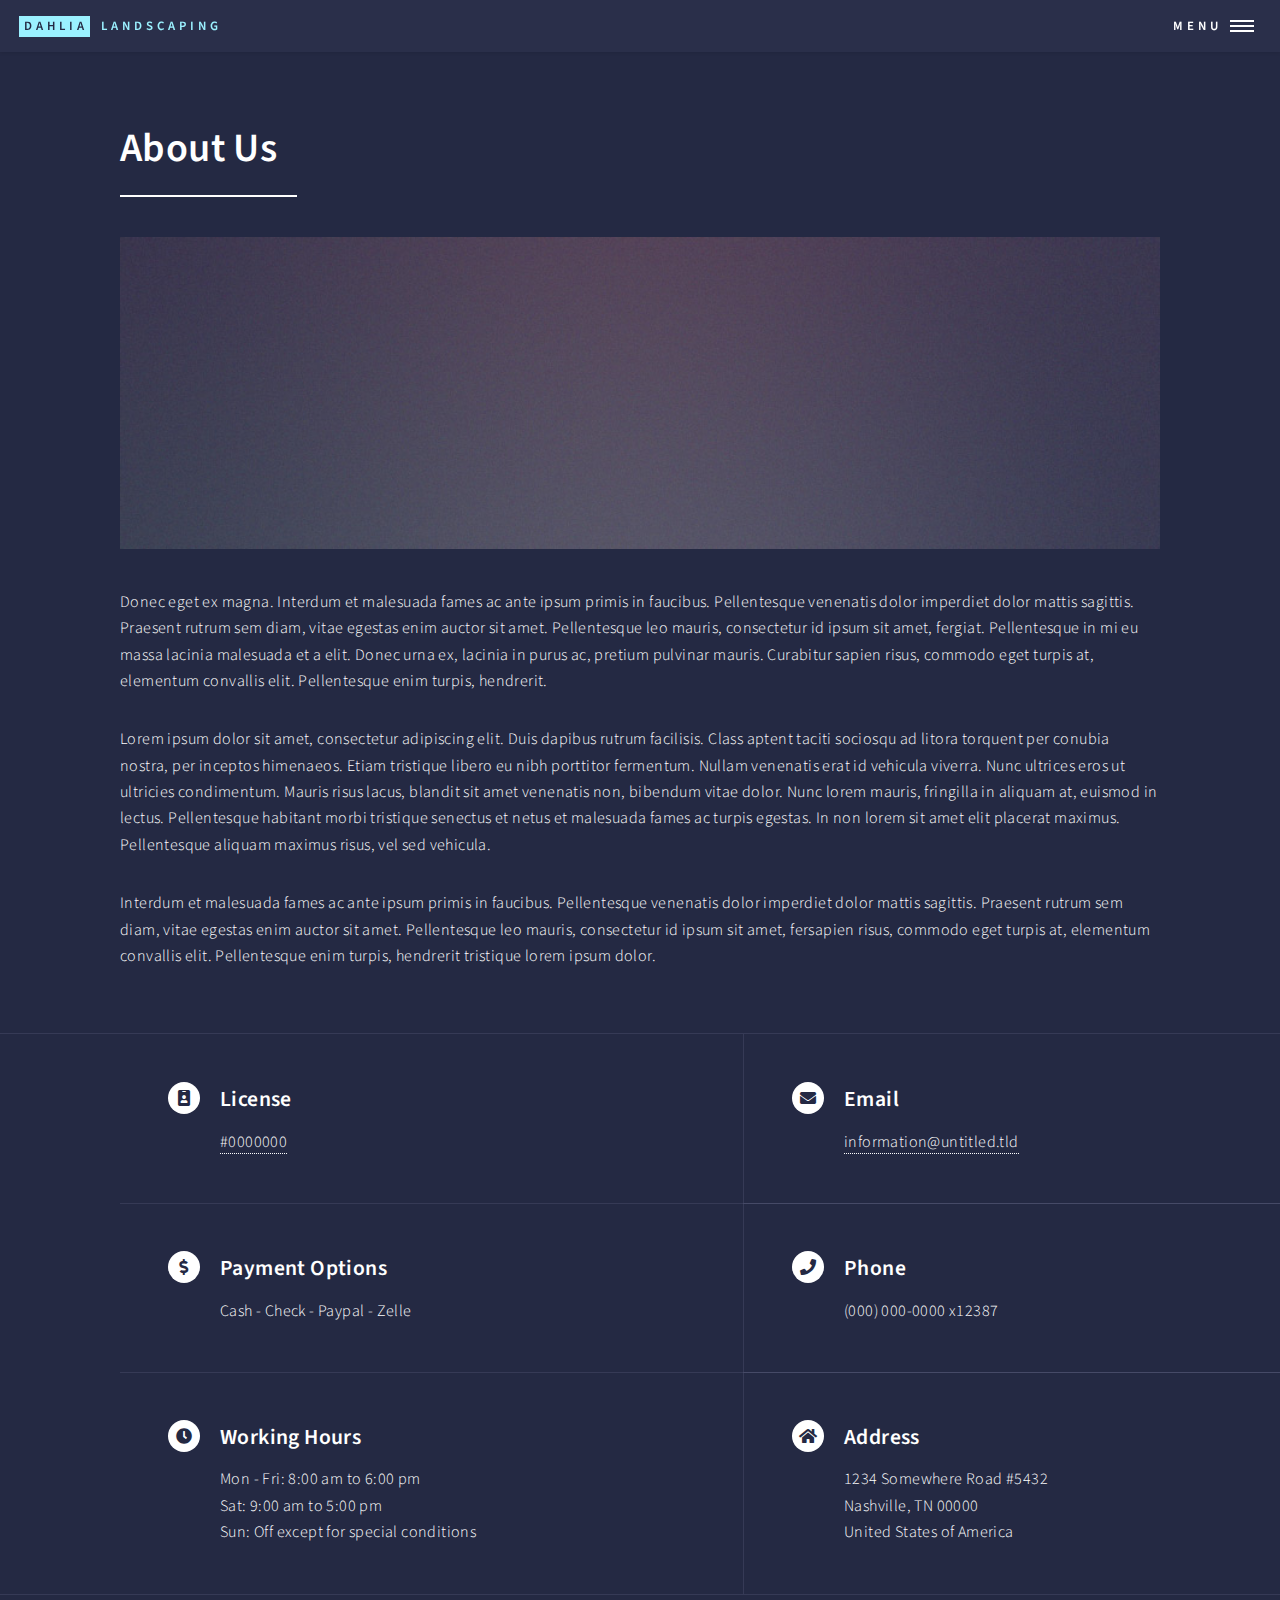
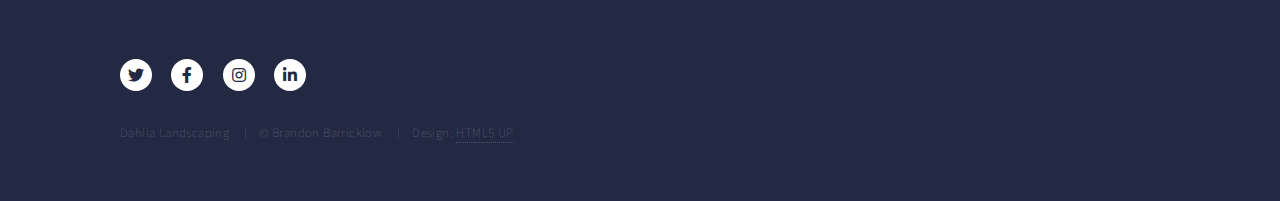
==== about.html @ 2a2ededb "First commit of all code and images" ====
<!DOCTYPE HTML>
<!--
	Forty by HTML5 UP
	html5up.net | @ajlkn
	Free for personal and commercial use under the CCA 3.0 license (html5up.net/license)
-->
<html>
	<head>
		<title>About Us - DAHLIA Landscaping</title>
		<meta charset="utf-8" />
		<meta name="viewport" content="width=device-width, initial-scale=1, user-scalable=no" />
		<link rel="stylesheet" href="assets/css/main.css" />
		<noscript><link rel="stylesheet" href="assets/css/noscript.css" /></noscript>
	</head>
	<body class="is-preload">

		<!-- Wrapper -->
			<div id="wrapper">

				<!-- Header -->
					<header id="header">
						<a href="index.html" class="logo"><strong>DAHLIA</strong> <span>Landscaping</span></a>
						<nav>
							<a href="#menu">Menu</a>
						</nav>
					</header>

				<!-- Menu -->
				<nav id="menu">
					<ul class="links">
						<li><a href="index.html">Home</a></li>
						<li><a href="about.html">About Us</a></li>
						<li><a href="services.html">Services</a></li>
						<li><a href="portfolio.html">Portfolio</a></li>
						<li><a href="contactus.html">Contact Us</a></li>
					</ul>
				</nav>

				<!-- Main -->
					<div id="main" class="alt">

						<!-- One -->
							<section id="one">
								<div class="inner">
									<header class="major">
										<h1>About Us</h1>
									</header>
									<span class="image main"><img src="images/pic11.jpg" alt="" /></span>
									<p>Donec eget ex magna. Interdum et malesuada fames ac ante ipsum primis in faucibus. Pellentesque venenatis dolor imperdiet dolor mattis sagittis. Praesent rutrum sem diam, vitae egestas enim auctor sit amet. Pellentesque leo mauris, consectetur id ipsum sit amet, fergiat. Pellentesque in mi eu massa lacinia malesuada et a elit. Donec urna ex, lacinia in purus ac, pretium pulvinar mauris. Curabitur sapien risus, commodo eget turpis at, elementum convallis elit. Pellentesque enim turpis, hendrerit.</p>
									<p>Lorem ipsum dolor sit amet, consectetur adipiscing elit. Duis dapibus rutrum facilisis. Class aptent taciti sociosqu ad litora torquent per conubia nostra, per inceptos himenaeos. Etiam tristique libero eu nibh porttitor fermentum. Nullam venenatis erat id vehicula viverra. Nunc ultrices eros ut ultricies condimentum. Mauris risus lacus, blandit sit amet venenatis non, bibendum vitae dolor. Nunc lorem mauris, fringilla in aliquam at, euismod in lectus. Pellentesque habitant morbi tristique senectus et netus et malesuada fames ac turpis egestas. In non lorem sit amet elit placerat maximus. Pellentesque aliquam maximus risus, vel sed vehicula.</p>
									<p>Interdum et malesuada fames ac ante ipsum primis in faucibus. Pellentesque venenatis dolor imperdiet dolor mattis sagittis. Praesent rutrum sem diam, vitae egestas enim auctor sit amet. Pellentesque leo mauris, consectetur id ipsum sit amet, fersapien risus, commodo eget turpis at, elementum convallis elit. Pellentesque enim turpis, hendrerit tristique lorem ipsum dolor.</p>
								</div>
							</section>

					</div>

				<!-- Contact -->
				<section id="contact">
					<div class="inner">
						<section class="split">
							<section>
								<div class="contact-method">
									<span class="icon solid alt fa-id-badge"></span>
									<h3>License</h3>
									<a href="#">#0000000</a>
								</div>
							</section>
							<section>
								<div class="contact-method">
									<span class="icon solid alt fa-dollar-sign"></span>
									<h3>Payment Options</h3>
									<span>Cash - Check - Paypal - Zelle</span>
								</div>
							</section>
							<section>
								<div class="contact-method">
									<span class="icon solid alt fa-clock"></span>
									<h3>Working Hours</h3>
									<span>Mon - Fri: 8:00 am to 6:00 pm<br>
									Sat: 9:00 am to 5:00 pm<br>
									Sun: Off except for special conditions</span>
								</div>
							</section>
						</section>
						<section class="split">
							<section>
								<div class="contact-method">
									<span class="icon solid alt fa-envelope"></span>
									<h3>Email</h3>
									<a href="#">information@untitled.tld</a>
								</div>
							</section>
							<section>
								<div class="contact-method">
									<span class="icon solid alt fa-phone"></span>
									<h3>Phone</h3>
									<span>(000) 000-0000 x12387</span>
								</div>
							</section>
							<section>
								<div class="contact-method">
									<span class="icon solid alt fa-home"></span>
									<h3>Address</h3>
									<span>1234 Somewhere Road #5432<br />
									Nashville, TN 00000<br />
									United States of America</span>
								</div>
							</section>
						</section>
					</div>
				</section>

			<!-- Footer -->
				<footer id="footer">
					<div class="inner">
						<ul class="icons">
							<li><a href="#" class="icon brands alt fa-twitter"><span class="label">Twitter</span></a></li>
							<li><a href="#" class="icon brands alt fa-facebook-f"><span class="label">Facebook</span></a></li>
							<li><a href="#" class="icon brands alt fa-instagram"><span class="label">Instagram</span></a></li>
							<li><a href="#" class="icon brands alt fa-linkedin-in"><span class="label">LinkedIn</span></a></li>
						</ul>
						
						<ul class="copyright">
							<li>Dahlia Landscaping</li>
							<li>&copy; Brandon Barricklow</li>
							<li>Design: <a href="https://html5up.net">HTML5 UP</a></li>
						</ul>
					</div>
				</footer>

			</div>

		<!-- Scripts -->
			<script src="assets/js/jquery.min.js"></script>
			<script src="assets/js/jquery.scrolly.min.js"></script>
			<script src="assets/js/jquery.scrollex.min.js"></script>
			<script src="assets/js/browser.min.js"></script>
			<script src="assets/js/breakpoints.min.js"></script>
			<script src="assets/js/util.js"></script>
			<script src="assets/js/main.js"></script>

	</body>
</html>
---- assets/css/main.css ----
@import url(fontawesome-all.min.css);
@import url("https://fonts.googleapis.com/css?family=Source+Sans+Pro:300,300italic,600,600italic");

/*
	Forty by HTML5 UP
	html5up.net | @ajlkn
	Free for personal and commercial use under the CCA 3.0 license (html5up.net/license)
*/

html, body, div, span, applet, object,
iframe, h1, h2, h3, h4, h5, h6, p, blockquote,
pre, a, abbr, acronym, address, big, cite,
code, del, dfn, em, img, ins, kbd, q, s, samp,
small, strike, strong, sub, sup, tt, var, b,
u, i, center, dl, dt, dd, ol, ul, li, fieldset,
form, label, legend, table, caption, tbody,
tfoot, thead, tr, th, td, article, aside,
canvas, details, embed, figure, figcaption,
footer, header, hgroup, menu, nav, output, ruby,
section, summary, time, mark, audio, video {
	margin: 0;
	padding: 0;
	border: 0;
	font-size: 100%;
	font: inherit;
	vertical-align: baseline;}

article, aside, details, figcaption, figure,
footer, header, hgroup, menu, nav, section {
	display: block;}

body {
	line-height: 1;
}

ol, ul {
	list-style: none;
}

blockquote, q {
	quotes: none;
}

	blockquote:before, blockquote:after, q:before, q:after {
		content: '';
		content: none;
	}

table {
	border-collapse: collapse;
	border-spacing: 0;
}

body {
	-webkit-text-size-adjust: none;
}

mark {
	background-color: transparent;
	color: inherit;
}

input::-moz-focus-inner {
	border: 0;
	padding: 0;
}

input, select, textarea {
	-moz-appearance: none;
	-webkit-appearance: none;
	-ms-appearance: none;
	appearance: none;
}

/* Basic */

	@-ms-viewport {
		width: device-width;
	}

	body {
		-ms-overflow-style: scrollbar;
	}

	@media screen and (max-width: 480px) {

		html, body {
			min-width: 320px;
		}

	}

	html {
		box-sizing: border-box;
	}

	*, *:before, *:after {
		box-sizing: inherit;
	}

	body {
		background: #242943;
	}

		body.is-preload *, body.is-preload *:before, body.is-preload *:after {
			-moz-animation: none !important;
			-webkit-animation: none !important;
			-ms-animation: none !important;
			animation: none !important;
			-moz-transition: none !important;
			-webkit-transition: none !important;
			-ms-transition: none !important;
			transition: none !important;
		}

/* Type */

	body, input, select, textarea {
		color: #ffffff;
		font-family: "Source Sans Pro", Helvetica, sans-serif;
		font-size: 17pt;
		font-weight: 300;
		letter-spacing: 0.025em;
		line-height: 1.65;
	}

		@media screen and (max-width: 1680px) {

			body, input, select, textarea {
				font-size: 14pt;
			}

		}

		@media screen and (max-width: 1280px) {

			body, input, select, textarea {
				font-size: 12pt;
			}

		}

		@media screen and (max-width: 360px) {

			body, input, select, textarea {
				font-size: 11pt;
			}

		}

	a {
		-moz-transition: color 0.2s ease-in-out, border-bottom-color 0.2s ease-in-out;
		-webkit-transition: color 0.2s ease-in-out, border-bottom-color 0.2s ease-in-out;
		-ms-transition: color 0.2s ease-in-out, border-bottom-color 0.2s ease-in-out;
		transition: color 0.2s ease-in-out, border-bottom-color 0.2s ease-in-out;
		border-bottom: dotted 1px;
		color: inherit;
		text-decoration: none;
	}

		a:hover {
			border-bottom-color: transparent;
			color: #9bf1ff !important;
		}

		a:active {
			color: #53e3fb !important;
		}

	strong, b {
		color: #ffffff;
		font-weight: 600;
	}

	em, i {
		font-style: italic;
	}

	p {
		margin: 0 0 2em 0;
	}

	h1, h2, h3, h4, h5, h6 {
		color: #ffffff;
		font-weight: 600;
		line-height: 1.65;
		margin: 0 0 1em 0;
	}

		h1 a, h2 a, h3 a, h4 a, h5 a, h6 a {
			color: inherit;
			border-bottom: 0;
		}

	h1 {
		font-size: 2.5em;
	}

	h2 {
		font-size: 1.75em;
	}

	h3 {
		font-size: 1.35em;
	}

	h4 {
		font-size: 1.1em;
	}

	h5 {
		font-size: 0.9em;
	}

	h6 {
		font-size: 0.7em;
	}

	@media screen and (max-width: 736px) {

		h1 {
			font-size: 2em;
		}

		h2 {
			font-size: 1.5em;
		}

		h3 {
			font-size: 1.25em;
		}

	}

	sub {
		font-size: 0.8em;
		position: relative;
		top: 0.5em;
	}

	sup {
		font-size: 0.8em;
		position: relative;
		top: -0.5em;
	}

	blockquote {
		border-left: solid 4px rgba(212, 212, 255, 0.1);
		font-style: italic;
		margin: 0 0 2em 0;
		padding: 0.5em 0 0.5em 2em;
	}

	code {
		background: rgba(212, 212, 255, 0.035);
		font-family: "Courier New", monospace;
		font-size: 0.9em;
		margin: 0 0.25em;
		padding: 0.25em 0.65em;
	}

	pre {
		-webkit-overflow-scrolling: touch;
		font-family: "Courier New", monospace;
		font-size: 0.9em;
		margin: 0 0 2em 0;
	}

		pre code {
			display: block;
			line-height: 1.75;
			padding: 1em 1.5em;
			overflow-x: auto;
		}

	hr {
		border: 0;
		border-bottom: solid 1px rgba(212, 212, 255, 0.1);
		margin: 2em 0;
	}

		hr.major {
			margin: 3em 0;
		}

	.align-left {
		text-align: left;
	}

	.align-center {
		text-align: center;
	}

	.align-right {
		text-align: right;
	}

/* Row */

	.row {
		display: flex;
		flex-wrap: wrap;
		box-sizing: border-box;
		align-items: stretch;
	}

		.row > * {
			box-sizing: border-box;
		}

		.row.gtr-uniform > * > :last-child {
			margin-bottom: 0;
		}

		.row.aln-left {
			justify-content: flex-start;
		}

		.row.aln-center {
			justify-content: center;
		}

		.row.aln-right {
			justify-content: flex-end;
		}

		.row.aln-top {
			align-items: flex-start;
		}

		.row.aln-middle {
			align-items: center;
		}

		.row.aln-bottom {
			align-items: flex-end;
		}

		.row > .imp {
			order: -1;
		}

		.row > .col-1 {
			width: 8.33333%;
		}

		.row > .off-1 {
			margin-left: 8.33333%;
		}

		.row > .col-2 {
			width: 16.66667%;
		}

		.row > .off-2 {
			margin-left: 16.66667%;
		}

		.row > .col-3 {
			width: 25%;
		}

		.row > .off-3 {
			margin-left: 25%;
		}

		.row > .col-4 {
			width: 33.33333%;
		}

		.row > .off-4 {
			margin-left: 33.33333%;
		}

		.row > .col-5 {
			width: 41.66667%;
		}

		.row > .off-5 {
			margin-left: 41.66667%;
		}

		.row > .col-6 {
			width: 50%;
		}

		.row > .off-6 {
			margin-left: 50%;
		}

		.row > .col-7 {
			width: 58.33333%;
		}

		.row > .off-7 {
			margin-left: 58.33333%;
		}

		.row > .col-8 {
			width: 66.66667%;
		}

		.row > .off-8 {
			margin-left: 66.66667%;
		}

		.row > .col-9 {
			width: 75%;
		}

		.row > .off-9 {
			margin-left: 75%;
		}

		.row > .col-10 {
			width: 83.33333%;
		}

		.row > .off-10 {
			margin-left: 83.33333%;
		}

		.row > .col-11 {
			width: 91.66667%;
		}

		.row > .off-11 {
			margin-left: 91.66667%;
		}

		.row > .col-12 {
			width: 100%;
		}

		.row > .off-12 {
			margin-left: 100%;
		}

		.row.gtr-0 {
			margin-top: 0;
			margin-left: 0em;
		}

			.row.gtr-0 > * {
				padding: 0 0 0 0em;
			}

			.row.gtr-0.gtr-uniform {
				margin-top: 0em;
			}

				.row.gtr-0.gtr-uniform > * {
					padding-top: 0em;
				}

		.row.gtr-25 {
			margin-top: 0;
			margin-left: -0.5em;
		}

			.row.gtr-25 > * {
				padding: 0 0 0 0.5em;
			}

			.row.gtr-25.gtr-uniform {
				margin-top: -0.5em;
			}

				.row.gtr-25.gtr-uniform > * {
					padding-top: 0.5em;
				}

		.row.gtr-50 {
			margin-top: 0;
			margin-left: -1em;
		}

			.row.gtr-50 > * {
				padding: 0 0 0 1em;
			}

			.row.gtr-50.gtr-uniform {
				margin-top: -1em;
			}

				.row.gtr-50.gtr-uniform > * {
					padding-top: 1em;
				}

		.row {
			margin-top: 0;
			margin-left: -2em;
		}

			.row > * {
				padding: 0 0 0 2em;
			}

			.row.gtr-uniform {
				margin-top: -2em;
			}

				.row.gtr-uniform > * {
					padding-top: 2em;
				}

		.row.gtr-150 {
			margin-top: 0;
			margin-left: -3em;
		}

			.row.gtr-150 > * {
				padding: 0 0 0 3em;
			}

			.row.gtr-150.gtr-uniform {
				margin-top: -3em;
			}

				.row.gtr-150.gtr-uniform > * {
					padding-top: 3em;
				}

		.row.gtr-200 {
			margin-top: 0;
			margin-left: -4em;
		}

			.row.gtr-200 > * {
				padding: 0 0 0 4em;
			}

			.row.gtr-200.gtr-uniform {
				margin-top: -4em;
			}

				.row.gtr-200.gtr-uniform > * {
					padding-top: 4em;
				}

		@media screen and (max-width: 1680px) {

			.row {
				display: flex;
				flex-wrap: wrap;
				box-sizing: border-box;
				align-items: stretch;
			}

				.row > * {
					box-sizing: border-box;
				}

				.row.gtr-uniform > * > :last-child {
					margin-bottom: 0;
				}

				.row.aln-left {
					justify-content: flex-start;
				}

				.row.aln-center {
					justify-content: center;
				}

				.row.aln-right {
					justify-content: flex-end;
				}

				.row.aln-top {
					align-items: flex-start;
				}

				.row.aln-middle {
					align-items: center;
				}

				.row.aln-bottom {
					align-items: flex-end;
				}

				.row > .imp-xlarge {
					order: -1;
				}

				.row > .col-1-xlarge {
					width: 8.33333%;
				}

				.row > .off-1-xlarge {
					margin-left: 8.33333%;
				}

				.row > .col-2-xlarge {
					width: 16.66667%;
				}

				.row > .off-2-xlarge {
					margin-left: 16.66667%;
				}

				.row > .col-3-xlarge {
					width: 25%;
				}

				.row > .off-3-xlarge {
					margin-left: 25%;
				}

				.row > .col-4-xlarge {
					width: 33.33333%;
				}

				.row > .off-4-xlarge {
					margin-left: 33.33333%;
				}

				.row > .col-5-xlarge {
					width: 41.66667%;
				}

				.row > .off-5-xlarge {
					margin-left: 41.66667%;
				}

				.row > .col-6-xlarge {
					width: 50%;
				}

				.row > .off-6-xlarge {
					margin-left: 50%;
				}

				.row > .col-7-xlarge {
					width: 58.33333%;
				}

				.row > .off-7-xlarge {
					margin-left: 58.33333%;
				}

				.row > .col-8-xlarge {
					width: 66.66667%;
				}

				.row > .off-8-xlarge {
					margin-left: 66.66667%;
				}

				.row > .col-9-xlarge {
					width: 75%;
				}

				.row > .off-9-xlarge {
					margin-left: 75%;
				}

				.row > .col-10-xlarge {
					width: 83.33333%;
				}

				.row > .off-10-xlarge {
					margin-left: 83.33333%;
				}

				.row > .col-11-xlarge {
					width: 91.66667%;
				}

				.row > .off-11-xlarge {
					margin-left: 91.66667%;
				}

				.row > .col-12-xlarge {
					width: 100%;
				}

				.row > .off-12-xlarge {
					margin-left: 100%;
				}

				.row.gtr-0 {
					margin-top: 0;
					margin-left: 0em;
				}

					.row.gtr-0 > * {
						padding: 0 0 0 0em;
					}

					.row.gtr-0.gtr-uniform {
						margin-top: 0em;
					}

						.row.gtr-0.gtr-uniform > * {
							padding-top: 0em;
						}

				.row.gtr-25 {
					margin-top: 0;
					margin-left: -0.5em;
				}

					.row.gtr-25 > * {
						padding: 0 0 0 0.5em;
					}

					.row.gtr-25.gtr-uniform {
						margin-top: -0.5em;
					}

						.row.gtr-25.gtr-uniform > * {
							padding-top: 0.5em;
						}

				.row.gtr-50 {
					margin-top: 0;
					margin-left: -1em;
				}

					.row.gtr-50 > * {
						padding: 0 0 0 1em;
					}

					.row.gtr-50.gtr-uniform {
						margin-top: -1em;
					}

						.row.gtr-50.gtr-uniform > * {
							padding-top: 1em;
						}

				.row {
					margin-top: 0;
					margin-left: -2em;
				}

					.row > * {
						padding: 0 0 0 2em;
					}

					.row.gtr-uniform {
						margin-top: -2em;
					}

						.row.gtr-uniform > * {
							padding-top: 2em;
						}

				.row.gtr-150 {
					margin-top: 0;
					margin-left: -3em;
				}

					.row.gtr-150 > * {
						padding: 0 0 0 3em;
					}

					.row.gtr-150.gtr-uniform {
						margin-top: -3em;
					}

						.row.gtr-150.gtr-uniform > * {
							padding-top: 3em;
						}

				.row.gtr-200 {
					margin-top: 0;
					margin-left: -4em;
				}

					.row.gtr-200 > * {
						padding: 0 0 0 4em;
					}

					.row.gtr-200.gtr-uniform {
						margin-top: -4em;
					}

						.row.gtr-200.gtr-uniform > * {
							padding-top: 4em;
						}

		}

		@media screen and (max-width: 1280px) {

			.row {
				display: flex;
				flex-wrap: wrap;
				box-sizing: border-box;
				align-items: stretch;
			}

				.row > * {
					box-sizing: border-box;
				}

				.row.gtr-uniform > * > :last-child {
					margin-bottom: 0;
				}

				.row.aln-left {
					justify-content: flex-start;
				}

				.row.aln-center {
					justify-content: center;
				}

				.row.aln-right {
					justify-content: flex-end;
				}

				.row.aln-top {
					align-items: flex-start;
				}

				.row.aln-middle {
					align-items: center;
				}

				.row.aln-bottom {
					align-items: flex-end;
				}

				.row > .imp-large {
					order: -1;
				}

				.row > .col-1-large {
					width: 8.33333%;
				}

				.row > .off-1-large {
					margin-left: 8.33333%;
				}

				.row > .col-2-large {
					width: 16.66667%;
				}

				.row > .off-2-large {
					margin-left: 16.66667%;
				}

				.row > .col-3-large {
					width: 25%;
				}

				.row > .off-3-large {
					margin-left: 25%;
				}

				.row > .col-4-large {
					width: 33.33333%;
				}

				.row > .off-4-large {
					margin-left: 33.33333%;
				}

				.row > .col-5-large {
					width: 41.66667%;
				}

				.row > .off-5-large {
					margin-left: 41.66667%;
				}

				.row > .col-6-large {
					width: 50%;
				}

				.row > .off-6-large {
					margin-left: 50%;
				}

				.row > .col-7-large {
					width: 58.33333%;
				}

				.row > .off-7-large {
					margin-left: 58.33333%;
				}

				.row > .col-8-large {
					width: 66.66667%;
				}

				.row > .off-8-large {
					margin-left: 66.66667%;
				}

				.row > .col-9-large {
					width: 75%;
				}

				.row > .off-9-large {
					margin-left: 75%;
				}

				.row > .col-10-large {
					width: 83.33333%;
				}

				.row > .off-10-large {
					margin-left: 83.33333%;
				}

				.row > .col-11-large {
					width: 91.66667%;
				}

				.row > .off-11-large {
					margin-left: 91.66667%;
				}

				.row > .col-12-large {
					width: 100%;
				}

				.row > .off-12-large {
					margin-left: 100%;
				}

				.row.gtr-0 {
					margin-top: 0;
					margin-left: 0em;
				}

					.row.gtr-0 > * {
						padding: 0 0 0 0em;
					}

					.row.gtr-0.gtr-uniform {
						margin-top: 0em;
					}

						.row.gtr-0.gtr-uniform > * {
							padding-top: 0em;
						}

				.row.gtr-25 {
					margin-top: 0;
					margin-left: -0.375em;
				}

					.row.gtr-25 > * {
						padding: 0 0 0 0.375em;
					}

					.row.gtr-25.gtr-uniform {
						margin-top: -0.375em;
					}

						.row.gtr-25.gtr-uniform > * {
							padding-top: 0.375em;
						}

				.row.gtr-50 {
					margin-top: 0;
					margin-left: -0.75em;
				}

					.row.gtr-50 > * {
						padding: 0 0 0 0.75em;
					}

					.row.gtr-50.gtr-uniform {
						margin-top: -0.75em;
					}

						.row.gtr-50.gtr-uniform > * {
							padding-top: 0.75em;
						}

				.row {
					margin-top: 0;
					margin-left: -1.5em;
				}

					.row > * {
						padding: 0 0 0 1.5em;
					}

					.row.gtr-uniform {
						margin-top: -1.5em;
					}

						.row.gtr-uniform > * {
							padding-top: 1.5em;
						}

				.row.gtr-150 {
					margin-top: 0;
					margin-left: -2.25em;
				}

					.row.gtr-150 > * {
						padding: 0 0 0 2.25em;
					}

					.row.gtr-150.gtr-uniform {
						margin-top: -2.25em;
					}

						.row.gtr-150.gtr-uniform > * {
							padding-top: 2.25em;
						}

				.row.gtr-200 {
					margin-top: 0;
					margin-left: -3em;
				}

					.row.gtr-200 > * {
						padding: 0 0 0 3em;
					}

					.row.gtr-200.gtr-uniform {
						margin-top: -3em;
					}

						.row.gtr-200.gtr-uniform > * {
							padding-top: 3em;
						}

		}

		@media screen and (max-width: 980px) {

			.row {
				display: flex;
				flex-wrap: wrap;
				box-sizing: border-box;
				align-items: stretch;
			}

				.row > * {
					box-sizing: border-box;
				}

				.row.gtr-uniform > * > :last-child {
					margin-bottom: 0;
				}

				.row.aln-left {
					justify-content: flex-start;
				}

				.row.aln-center {
					justify-content: center;
				}

				.row.aln-right {
					justify-content: flex-end;
				}

				.row.aln-top {
					align-items: flex-start;
				}

				.row.aln-middle {
					align-items: center;
				}

				.row.aln-bottom {
					align-items: flex-end;
				}

				.row > .imp-medium {
					order: -1;
				}

				.row > .col-1-medium {
					width: 8.33333%;
				}

				.row > .off-1-medium {
					margin-left: 8.33333%;
				}

				.row > .col-2-medium {
					width: 16.66667%;
				}

				.row > .off-2-medium {
					margin-left: 16.66667%;
				}

				.row > .col-3-medium {
					width: 25%;
				}

				.row > .off-3-medium {
					margin-left: 25%;
				}

				.row > .col-4-medium {
					width: 33.33333%;
				}

				.row > .off-4-medium {
					margin-left: 33.33333%;
				}

				.row > .col-5-medium {
					width: 41.66667%;
				}

				.row > .off-5-medium {
					margin-left: 41.66667%;
				}

				.row > .col-6-medium {
					width: 50%;
				}

				.row > .off-6-medium {
					margin-left: 50%;
				}

				.row > .col-7-medium {
					width: 58.33333%;
				}

				.row > .off-7-medium {
					margin-left: 58.33333%;
				}

				.row > .col-8-medium {
					width: 66.66667%;
				}

				.row > .off-8-medium {
					margin-left: 66.66667%;
				}

				.row > .col-9-medium {
					width: 75%;
				}

				.row > .off-9-medium {
					margin-left: 75%;
				}

				.row > .col-10-medium {
					width: 83.33333%;
				}

				.row > .off-10-medium {
					margin-left: 83.33333%;
				}

				.row > .col-11-medium {
					width: 91.66667%;
				}

				.row > .off-11-medium {
					margin-left: 91.66667%;
				}

				.row > .col-12-medium {
					width: 100%;
				}

				.row > .off-12-medium {
					margin-left: 100%;
				}

				.row.gtr-0 {
					margin-top: 0;
					margin-left: 0em;
				}

					.row.gtr-0 > * {
						padding: 0 0 0 0em;
					}

					.row.gtr-0.gtr-uniform {
						margin-top: 0em;
					}

						.row.gtr-0.gtr-uniform > * {
							padding-top: 0em;
						}

				.row.gtr-25 {
					margin-top: 0;
					margin-left: -0.375em;
				}

					.row.gtr-25 > * {
						padding: 0 0 0 0.375em;
					}

					.row.gtr-25.gtr-uniform {
						margin-top: -0.375em;
					}

						.row.gtr-25.gtr-uniform > * {
							padding-top: 0.375em;
						}

				.row.gtr-50 {
					margin-top: 0;
					margin-left: -0.75em;
				}

					.row.gtr-50 > * {
						padding: 0 0 0 0.75em;
					}

					.row.gtr-50.gtr-uniform {
						margin-top: -0.75em;
					}

						.row.gtr-50.gtr-uniform > * {
							padding-top: 0.75em;
						}

				.row {
					margin-top: 0;
					margin-left: -1.5em;
				}

					.row > * {
						padding: 0 0 0 1.5em;
					}

					.row.gtr-uniform {
						margin-top: -1.5em;
					}

						.row.gtr-uniform > * {
							padding-top: 1.5em;
						}

				.row.gtr-150 {
					margin-top: 0;
					margin-left: -2.25em;
				}

					.row.gtr-150 > * {
						padding: 0 0 0 2.25em;
					}

					.row.gtr-150.gtr-uniform {
						margin-top: -2.25em;
					}

						.row.gtr-150.gtr-uniform > * {
							padding-top: 2.25em;
						}

				.row.gtr-200 {
					margin-top: 0;
					margin-left: -3em;
				}

					.row.gtr-200 > * {
						padding: 0 0 0 3em;
					}

					.row.gtr-200.gtr-uniform {
						margin-top: -3em;
					}

						.row.gtr-200.gtr-uniform > * {
							padding-top: 3em;
						}

		}

		@media screen and (max-width: 736px) {

			.row {
				display: flex;
				flex-wrap: wrap;
				box-sizing: border-box;
				align-items: stretch;
			}

				.row > * {
					box-sizing: border-box;
				}

				.row.gtr-uniform > * > :last-child {
					margin-bottom: 0;
				}

				.row.aln-left {
					justify-content: flex-start;
				}

				.row.aln-center {
					justify-content: center;
				}

				.row.aln-right {
					justify-content: flex-end;
				}

				.row.aln-top {
					align-items: flex-start;
				}

				.row.aln-middle {
					align-items: center;
				}

				.row.aln-bottom {
					align-items: flex-end;
				}

				.row > .imp-small {
					order: -1;
				}

				.row > .col-1-small {
					width: 8.33333%;
				}

				.row > .off-1-small {
					margin-left: 8.33333%;
				}

				.row > .col-2-small {
					width: 16.66667%;
				}

				.row > .off-2-small {
					margin-left: 16.66667%;
				}

				.row > .col-3-small {
					width: 25%;
				}

				.row > .off-3-small {
					margin-left: 25%;
				}

				.row > .col-4-small {
					width: 33.33333%;
				}

				.row > .off-4-small {
					margin-left: 33.33333%;
				}

				.row > .col-5-small {
					width: 41.66667%;
				}

				.row > .off-5-small {
					margin-left: 41.66667%;
				}

				.row > .col-6-small {
					width: 50%;
				}

				.row > .off-6-small {
					margin-left: 50%;
				}

				.row > .col-7-small {
					width: 58.33333%;
				}

				.row > .off-7-small {
					margin-left: 58.33333%;
				}

				.row > .col-8-small {
					width: 66.66667%;
				}

				.row > .off-8-small {
					margin-left: 66.66667%;
				}

				.row > .col-9-small {
					width: 75%;
				}

				.row > .off-9-small {
					margin-left: 75%;
				}

				.row > .col-10-small {
					width: 83.33333%;
				}

				.row > .off-10-small {
					margin-left: 83.33333%;
				}

				.row > .col-11-small {
					width: 91.66667%;
				}

				.row > .off-11-small {
					margin-left: 91.66667%;
				}

				.row > .col-12-small {
					width: 100%;
				}

				.row > .off-12-small {
					margin-left: 100%;
				}

				.row.gtr-0 {
					margin-top: 0;
					margin-left: 0em;
				}

					.row.gtr-0 > * {
						padding: 0 0 0 0em;
					}

					.row.gtr-0.gtr-uniform {
						margin-top: 0em;
					}

						.row.gtr-0.gtr-uniform > * {
							padding-top: 0em;
						}

				.row.gtr-25 {
					margin-top: 0;
					margin-left: -0.3125em;
				}

					.row.gtr-25 > * {
						padding: 0 0 0 0.3125em;
					}

					.row.gtr-25.gtr-uniform {
						margin-top: -0.3125em;
					}

						.row.gtr-25.gtr-uniform > * {
							padding-top: 0.3125em;
						}

				.row.gtr-50 {
					margin-top: 0;
					margin-left: -0.625em;
				}

					.row.gtr-50 > * {
						padding: 0 0 0 0.625em;
					}

					.row.gtr-50.gtr-uniform {
						margin-top: -0.625em;
					}

						.row.gtr-50.gtr-uniform > * {
							padding-top: 0.625em;
						}

				.row {
					margin-top: 0;
					margin-left: -1.25em;
				}

					.row > * {
						padding: 0 0 0 1.25em;
					}

					.row.gtr-uniform {
						margin-top: -1.25em;
					}

						.row.gtr-uniform > * {
							padding-top: 1.25em;
						}

				.row.gtr-150 {
					margin-top: 0;
					margin-left: -1.875em;
				}

					.row.gtr-150 > * {
						padding: 0 0 0 1.875em;
					}

					.row.gtr-150.gtr-uniform {
						margin-top: -1.875em;
					}

						.row.gtr-150.gtr-uniform > * {
							padding-top: 1.875em;
						}

				.row.gtr-200 {
					margin-top: 0;
					margin-left: -2.5em;
				}

					.row.gtr-200 > * {
						padding: 0 0 0 2.5em;
					}

					.row.gtr-200.gtr-uniform {
						margin-top: -2.5em;
					}

						.row.gtr-200.gtr-uniform > * {
							padding-top: 2.5em;
						}

		}

		@media screen and (max-width: 480px) {

			.row {
				display: flex;
				flex-wrap: wrap;
				box-sizing: border-box;
				align-items: stretch;
			}

				.row > * {
					box-sizing: border-box;
				}

				.row.gtr-uniform > * > :last-child {
					margin-bottom: 0;
				}

				.row.aln-left {
					justify-content: flex-start;
				}

				.row.aln-center {
					justify-content: center;
				}

				.row.aln-right {
					justify-content: flex-end;
				}

				.row.aln-top {
					align-items: flex-start;
				}

				.row.aln-middle {
					align-items: center;
				}

				.row.aln-bottom {
					align-items: flex-end;
				}

				.row > .imp-xsmall {
					order: -1;
				}

				.row > .col-1-xsmall {
					width: 8.33333%;
				}

				.row > .off-1-xsmall {
					margin-left: 8.33333%;
				}

				.row > .col-2-xsmall {
					width: 16.66667%;
				}

				.row > .off-2-xsmall {
					margin-left: 16.66667%;
				}

				.row > .col-3-xsmall {
					width: 25%;
				}

				.row > .off-3-xsmall {
					margin-left: 25%;
				}

				.row > .col-4-xsmall {
					width: 33.33333%;
				}

				.row > .off-4-xsmall {
					margin-left: 33.33333%;
				}

				.row > .col-5-xsmall {
					width: 41.66667%;
				}

				.row > .off-5-xsmall {
					margin-left: 41.66667%;
				}

				.row > .col-6-xsmall {
					width: 50%;
				}

				.row > .off-6-xsmall {
					margin-left: 50%;
				}

				.row > .col-7-xsmall {
					width: 58.33333%;
				}

				.row > .off-7-xsmall {
					margin-left: 58.33333%;
				}

				.row > .col-8-xsmall {
					width: 66.66667%;
				}

				.row > .off-8-xsmall {
					margin-left: 66.66667%;
				}

				.row > .col-9-xsmall {
					width: 75%;
				}

				.row > .off-9-xsmall {
					margin-left: 75%;
				}

				.row > .col-10-xsmall {
					width: 83.33333%;
				}

				.row > .off-10-xsmall {
					margin-left: 83.33333%;
				}

				.row > .col-11-xsmall {
					width: 91.66667%;
				}

				.row > .off-11-xsmall {
					margin-left: 91.66667%;
				}

				.row > .col-12-xsmall {
					width: 100%;
				}

				.row > .off-12-xsmall {
					margin-left: 100%;
				}

				.row.gtr-0 {
					margin-top: 0;
					margin-left: 0em;
				}

					.row.gtr-0 > * {
						padding: 0 0 0 0em;
					}

					.row.gtr-0.gtr-uniform {
						margin-top: 0em;
					}

						.row.gtr-0.gtr-uniform > * {
							padding-top: 0em;
						}

				.row.gtr-25 {
					margin-top: 0;
					margin-left: -0.3125em;
				}

					.row.gtr-25 > * {
						padding: 0 0 0 0.3125em;
					}

					.row.gtr-25.gtr-uniform {
						margin-top: -0.3125em;
					}

						.row.gtr-25.gtr-uniform > * {
							padding-top: 0.3125em;
						}

				.row.gtr-50 {
					margin-top: 0;
					margin-left: -0.625em;
				}

					.row.gtr-50 > * {
						padding: 0 0 0 0.625em;
					}

					.row.gtr-50.gtr-uniform {
						margin-top: -0.625em;
					}

						.row.gtr-50.gtr-uniform > * {
							padding-top: 0.625em;
						}

				.row {
					margin-top: 0;
					margin-left: -1.25em;
				}

					.row > * {
						padding: 0 0 0 1.25em;
					}

					.row.gtr-uniform {
						margin-top: -1.25em;
					}

						.row.gtr-uniform > * {
							padding-top: 1.25em;
						}

				.row.gtr-150 {
					margin-top: 0;
					margin-left: -1.875em;
				}

					.row.gtr-150 > * {
						padding: 0 0 0 1.875em;
					}

					.row.gtr-150.gtr-uniform {
						margin-top: -1.875em;
					}

						.row.gtr-150.gtr-uniform > * {
							padding-top: 1.875em;
						}

				.row.gtr-200 {
					margin-top: 0;
					margin-left: -2.5em;
				}

					.row.gtr-200 > * {
						padding: 0 0 0 2.5em;
					}

					.row.gtr-200.gtr-uniform {
						margin-top: -2.5em;
					}

						.row.gtr-200.gtr-uniform > * {
							padding-top: 2.5em;
						}

		}

/* Section/Article */

	section.special, article.special {
		text-align: center;
	}

	header.major {
		width: -moz-max-content;
		width: -webkit-max-content;
		width: -ms-max-content;
		width: max-content;
		margin-bottom: 2em;
	}

		header.major > :first-child {
			margin-bottom: 0;
			width: calc(100% + 0.5em);
		}

			header.major > :first-child:after {
				content: '';
				background-color: #ffffff;
				display: block;
				height: 2px;
				margin: 0.325em 0 0.5em 0;
				width: 100%;
			}

		header.major > p {
			font-size: 0.7em;
			font-weight: 600;
			letter-spacing: 0.25em;
			margin-bottom: 0;
			text-transform: uppercase;
		}

		body.is-ie header.major > :first-child:after {
			max-width: 9em;
		}

		body.is-ie header.major > h1:after {
			max-width: 100% !important;
		}

	@media screen and (max-width: 736px) {

		header.major > p br {
			display: none;
		}

	}

/* Form */

	form {
		margin: 0 0 2em 0;
	}

		form > :last-child {
			margin-bottom: 0;
		}

		form > .fields {
			display: -moz-flex;
			display: -webkit-flex;
			display: -ms-flex;
			display: flex;
			-moz-flex-wrap: wrap;
			-webkit-flex-wrap: wrap;
			-ms-flex-wrap: wrap;
			flex-wrap: wrap;
			width: calc(100% + 3em);
			margin: -1.5em 0 2em -1.5em;
		}

			form > .fields > .field {
				-moz-flex-grow: 0;
				-webkit-flex-grow: 0;
				-ms-flex-grow: 0;
				flex-grow: 0;
				-moz-flex-shrink: 0;
				-webkit-flex-shrink: 0;
				-ms-flex-shrink: 0;
				flex-shrink: 0;
				padding: 1.5em 0 0 1.5em;
				width: calc(100% - 1.5em);
			}

				form > .fields > .field.half {
					width: calc(50% - 0.75em);
				}

				form > .fields > .field.third {
					width: calc(100%/3 - 0.5em);
				}

				form > .fields > .field.quarter {
					width: calc(25% - 0.375em);
				}

		@media screen and (max-width: 480px) {

			form > .fields {
				width: calc(100% + 3em);
				margin: -1.5em 0 2em -1.5em;
			}

				form > .fields > .field {
					padding: 1.5em 0 0 1.5em;
					width: calc(100% - 1.5em);
				}

					form > .fields > .field.half {
						width: calc(100% - 1.5em);
					}

					form > .fields > .field.third {
						width: calc(100% - 1.5em);
					}

					form > .fields > .field.quarter {
						width: calc(100% - 1.5em);
					}

		}

	label {
		color: #ffffff;
		display: block;
		font-size: 0.8em;
		font-weight: 600;
		letter-spacing: 0.25em;
		margin: 0 0 1em 0;
		text-transform: uppercase;
	}

	input[type="text"],
	input[type="password"],
	input[type="email"],
	input[type="tel"],
	input[type="search"],
	input[type="url"],
	select,
	textarea {
		-moz-appearance: none;
		-webkit-appearance: none;
		-ms-appearance: none;
		appearance: none;
		background: rgba(212, 212, 255, 0.035);
		border: none;
		border-radius: 0;
		color: inherit;
		display: block;
		outline: 0;
		padding: 0 1em;
		text-decoration: none;
		width: 100%;
	}

		input[type="text"]:invalid,
		input[type="password"]:invalid,
		input[type="email"]:invalid,
		input[type="tel"]:invalid,
		input[type="search"]:invalid,
		input[type="url"]:invalid,
		select:invalid,
		textarea:invalid {
			box-shadow: none;
		}

		input[type="text"]:focus,
		input[type="password"]:focus,
		input[type="email"]:focus,
		input[type="tel"]:focus,
		input[type="search"]:focus,
		input[type="url"]:focus,
		select:focus,
		textarea:focus {
			border-color: #9bf1ff;
			box-shadow: 0 0 0 2px #9bf1ff;
		}

	select {
		background-image: url("data:image/svg+xml;charset=utf8,%3Csvg xmlns='http://www.w3.org/2000/svg' width='40' height='40' preserveAspectRatio='none' viewBox='0 0 40 40'%3E%3Cpath d='M9.4,12.3l10.4,10.4l10.4-10.4c0.2-0.2,0.5-0.4,0.9-0.4c0.3,0,0.6,0.1,0.9,0.4l3.3,3.3c0.2,0.2,0.4,0.5,0.4,0.9 c0,0.4-0.1,0.6-0.4,0.9L20.7,31.9c-0.2,0.2-0.5,0.4-0.9,0.4c-0.3,0-0.6-0.1-0.9-0.4L4.3,17.3c-0.2-0.2-0.4-0.5-0.4-0.9 c0-0.4,0.1-0.6,0.4-0.9l3.3-3.3c0.2-0.2,0.5-0.4,0.9-0.4S9.1,12.1,9.4,12.3z' fill='rgba(212, 212, 255, 0.1)' /%3E%3C/svg%3E");
		background-size: 1.25rem;
		background-repeat: no-repeat;
		background-position: calc(100% - 1rem) center;
		height: 2.75em;
		padding-right: 2.75em;
		text-overflow: ellipsis;
	}

		select option {
			color: #ffffff;
			background: #242943;
		}

		select:focus::-ms-value {
			background-color: transparent;
		}

		select::-ms-expand {
			display: none;
		}

	input[type="text"],
	input[type="password"],
	input[type="email"],
	input[type="tel"],
	input[type="search"],
	input[type="url"],
	select {
		height: 2.75em;
	}

	textarea {
		padding: 0.75em 1em;
	}

	input[type="checkbox"],
	input[type="radio"] {
		-moz-appearance: none;
		-webkit-appearance: none;
		-ms-appearance: none;
		appearance: none;
		display: block;
		float: left;
		margin-right: -2em;
		opacity: 0;
		width: 1em;
		z-index: -1;
	}

		input[type="checkbox"] + label,
		input[type="radio"] + label {
			text-decoration: none;
			color: #ffffff;
			cursor: pointer;
			display: inline-block;
			font-weight: 300;
			padding-left: 2.65em;
			padding-right: 0.75em;
			position: relative;
		}

			input[type="checkbox"] + label:before,
			input[type="radio"] + label:before {
				-moz-osx-font-smoothing: grayscale;
				-webkit-font-smoothing: antialiased;
				display: inline-block;
				font-style: normal;
				font-variant: normal;
				text-rendering: auto;
				line-height: 1;
				text-transform: none !important;
				font-family: 'Font Awesome 5 Free';
				font-weight: 900;
			}

			input[type="checkbox"] + label:before,
			input[type="radio"] + label:before {
				background: rgba(212, 212, 255, 0.035);
				content: '';
				display: inline-block;
				font-size: 0.8em;
				height: 2.0625em;
				left: 0;
				letter-spacing: 0;
				line-height: 2.0625em;
				position: absolute;
				text-align: center;
				top: 0;
				width: 2.0625em;
			}

		input[type="checkbox"]:checked + label:before,
		input[type="radio"]:checked + label:before {
			background: #ffffff;
			border-color: #9bf1ff;
			content: '\f00c';
			color: #242943;
		}

		input[type="checkbox"]:focus + label:before,
		input[type="radio"]:focus + label:before {
			box-shadow: 0 0 0 2px #9bf1ff;
		}

	input[type="radio"] + label:before {
		border-radius: 100%;
	}

	::-webkit-input-placeholder {
		color: rgba(244, 244, 255, 0.2) !important;
		opacity: 1.0;
	}

	:-moz-placeholder {
		color: rgba(244, 244, 255, 0.2) !important;
		opacity: 1.0;
	}

	::-moz-placeholder {
		color: rgba(244, 244, 255, 0.2) !important;
		opacity: 1.0;
	}

	:-ms-input-placeholder {
		color: rgba(244, 244, 255, 0.2) !important;
		opacity: 1.0;
	}

/* Box */

	.box {
		border: solid 1px rgba(212, 212, 255, 0.1);
		margin-bottom: 2em;
		padding: 1.5em;
	}

		.box > :last-child,
		.box > :last-child > :last-child,
		.box > :last-child > :last-child > :last-child {
			margin-bottom: 0;
		}

		.box.alt {
			border: 0;
			border-radius: 0;
			padding: 0;
		}

/* Icon */

	.icon {
		text-decoration: none;
		border-bottom: none;
		position: relative;
	}

		.icon:before {
			-moz-osx-font-smoothing: grayscale;
			-webkit-font-smoothing: antialiased;
			display: inline-block;
			font-style: normal;
			font-variant: normal;
			text-rendering: auto;
			line-height: 1;
			text-transform: none !important;
			font-family: 'Font Awesome 5 Free';
			font-weight: 400;
		}

		.icon > .label {
			display: none;
		}

		.icon:before {
			line-height: inherit;
		}

		.icon.solid:before {
			font-weight: 900;
		}

		.icon.brands:before {
			font-family: 'Font Awesome 5 Brands';
		}

		.icon.alt:before {
			background-color: #ffffff;
			border-radius: 100%;
			color: #242943;
			display: inline-block;
			height: 2em;
			line-height: 2em;
			text-align: center;
			width: 2em;
		}

	a.icon.alt:before {
		-moz-transition: background-color 0.2s ease-in-out;
		-webkit-transition: background-color 0.2s ease-in-out;
		-ms-transition: background-color 0.2s ease-in-out;
		transition: background-color 0.2s ease-in-out;
	}

	a.icon.alt:hover:before {
		background-color: #6fc3df;
	}

	a.icon.alt:active:before {
		background-color: #37a6cb;
	}

/* Image */

	.image {
		border: 0;
		display: inline-block;
		position: relative;
	}

		.image img {
			display: block;
		}

		.image.left, .image.right {
			max-width: 30%;
		}

			.image.left img, .image.right img {
				width: 100%;
			}

		.image.left {
			float: left;
			margin: 0 1.5em 1.25em 0;
			top: 0.25em;
		}

		.image.right {
			float: right;
			margin: 0 0 1.25em 1.5em;
			top: 0.25em;
		}

		.image.fit {
			display: block;
			margin: 0 0 2em 0;
			width: 100%;
		}

			.image.fit img {
				width: 100%;
			}

		.image.main {
			display: block;
			margin: 2.5em 0;
			width: 100%;
		}

			.image.main img {
				width: 100%;
			}

			@media screen and (max-width: 736px) {

				.image.main {
					margin: 1.5em 0;
				}

			}

/* List */

	ol {
		list-style: decimal;
		margin: 0 0 2em 0;
		padding-left: 1.25em;
	}

		ol li {
			padding-left: 0.25em;
		}

	ul {
		list-style: disc;
		margin: 0 0 2em 0;
		padding-left: 1em;
	}

		ul li {
			padding-left: 0.5em;
		}

		ul.alt {
			list-style: none;
			padding-left: 0;
		}

			ul.alt li {
				border-top: solid 1px rgba(212, 212, 255, 0.1);
				padding: 0.5em 0;
			}

				ul.alt li:first-child {
					border-top: 0;
					padding-top: 0;
				}

	dl {
		margin: 0 0 2em 0;
	}

		dl dt {
			display: block;
			font-weight: 600;
			margin: 0 0 1em 0;
		}

		dl dd {
			margin-left: 2em;
		}

/* Actions */

	ul.actions {
		display: -moz-flex;
		display: -webkit-flex;
		display: -ms-flex;
		display: flex;
		cursor: default;
		list-style: none;
		margin-left: -1em;
		padding-left: 0;
	}

		ul.actions li {
			padding: 0 0 0 1em;
			vertical-align: middle;
		}

		ul.actions.special {
			-moz-justify-content: center;
			-webkit-justify-content: center;
			-ms-justify-content: center;
			justify-content: center;
			width: 100%;
			margin-left: 0;
		}

			ul.actions.special li:first-child {
				padding-left: 0;
			}

		ul.actions.stacked {
			-moz-flex-direction: column;
			-webkit-flex-direction: column;
			-ms-flex-direction: column;
			flex-direction: column;
			margin-left: 0;
		}

			ul.actions.stacked li {
				padding: 1.3em 0 0 0;
			}

				ul.actions.stacked li:first-child {
					padding-top: 0;
				}

		ul.actions.fit {
			width: calc(100% + 1em);
		}

			ul.actions.fit li {
				-moz-flex-grow: 1;
				-webkit-flex-grow: 1;
				-ms-flex-grow: 1;
				flex-grow: 1;
				-moz-flex-shrink: 1;
				-webkit-flex-shrink: 1;
				-ms-flex-shrink: 1;
				flex-shrink: 1;
				width: 100%;
			}

				ul.actions.fit li > * {
					width: 100%;
				}

			ul.actions.fit.stacked {
				width: 100%;
			}

/* Icons */

	ul.icons {
		cursor: default;
		list-style: none;
		padding-left: 0;
	}

		ul.icons li {
			display: inline-block;
			padding: 0 1em 0 0;
		}

			ul.icons li:last-child {
				padding-right: 0;
			}

		@media screen and (max-width: 736px) {

			ul.icons li {
				padding: 0 0.75em 0 0;
			}

		}

/* Pagination */

	ul.pagination {
		cursor: default;
		list-style: none;
		padding-left: 0;
	}

		ul.pagination li {
			display: inline-block;
			padding-left: 0;
			vertical-align: middle;
		}

			ul.pagination li > .page {
				-moz-transition: background-color 0.2s ease-in-out, color 0.2s ease-in-out;
				-webkit-transition: background-color 0.2s ease-in-out, color 0.2s ease-in-out;
				-ms-transition: background-color 0.2s ease-in-out, color 0.2s ease-in-out;
				transition: background-color 0.2s ease-in-out, color 0.2s ease-in-out;
				border-bottom: 0;
				display: inline-block;
				font-size: 0.8em;
				font-weight: 600;
				height: 1.5em;
				line-height: 1.5em;
				margin: 0 0.125em;
				min-width: 1.5em;
				padding: 0 0.5em;
				text-align: center;
			}

				ul.pagination li > .page.active {
					background-color: #ffffff;
					color: #242943;
				}

					ul.pagination li > .page.active:hover {
						background-color: #9bf1ff;
						color: #242943 !important;
					}

					ul.pagination li > .page.active:active {
						background-color: #53e3fb;
					}

			ul.pagination li:first-child {
				padding-right: 0.75em;
			}

			ul.pagination li:last-child {
				padding-left: 0.75em;
			}

		@media screen and (max-width: 480px) {

			ul.pagination li:nth-child(n+2):nth-last-child(n+2) {
				display: none;
			}

			ul.pagination li:first-child {
				padding-right: 0;
			}

		}

/* Table */

	.table-wrapper {
		margin: 0 auto;
		max-width: 80%;
		-webkit-overflow-scrolling: touch;
		overflow-x: auto;
		text-align: center;
	}

	table {
		margin: 0 0 2em 0;
		width: 100%;
	}

		table tbody tr {
			border: solid 1px rgba(212, 212, 255, 0.1);
			border-left: 0;
			border-right: 0;
		}

			table tbody tr:nth-child(2n + 1) {
				background-color: rgba(212, 212, 255, 0.035);
			}

		table td {
			padding: 0.75em 0.75em;
		}

		table th {
			color: #ffffff;
			font-size: 0.9em;
			font-weight: 600;
			padding: 0 0.75em 0.75em 0.75em;
			text-align: left;
		}

		table thead {
			border-bottom: solid 2px rgba(212, 212, 255, 0.1);
		}

		table tfoot {
			border-top: solid 2px rgba(212, 212, 255, 0.1);
		}

		table.alt {
			border-collapse: separate;
		}

			table.alt tbody tr td {
				border: solid 1px rgba(212, 212, 255, 0.1);
				border-left-width: 0;
				border-top-width: 0;
			}

				table.alt tbody tr td:first-child {
					border-left-width: 1px;
				}

			table.alt tbody tr:first-child td {
				border-top-width: 1px;
			}

			table.alt thead {
				border-bottom: 0;
			}

			table.alt tfoot {
				border-top: 0;
			}

/* Button */

	input[type="submit"],
	input[type="reset"],
	input[type="button"],
	button,
	.button {
		-moz-appearance: none;
		-webkit-appearance: none;
		-ms-appearance: none;
		appearance: none;
		-moz-transition: background-color 0.2s ease-in-out, box-shadow 0.2s ease-in-out, color 0.2s ease-in-out;
		-webkit-transition: background-color 0.2s ease-in-out, box-shadow 0.2s ease-in-out, color 0.2s ease-in-out;
		-ms-transition: background-color 0.2s ease-in-out, box-shadow 0.2s ease-in-out, color 0.2s ease-in-out;
		transition: background-color 0.2s ease-in-out, box-shadow 0.2s ease-in-out, color 0.2s ease-in-out;
		background-color: transparent;
		border: 0;
		border-radius: 0;
		box-shadow: inset 0 0 0 2px #ffffff;
		color: #ffffff;
		cursor: pointer;
		display: inline-block;
		font-size: 0.8em;
		font-weight: 600;
		height: 3.5em;
		letter-spacing: 0.25em;
		line-height: 3.5em;
		padding: 0 1.75em;
		text-align: center;
		text-decoration: none;
		text-transform: uppercase;
		white-space: nowrap;
	}

		input[type="submit"]:hover, input[type="submit"]:active,
		input[type="reset"]:hover,
		input[type="reset"]:active,
		input[type="button"]:hover,
		input[type="button"]:active,
		button:hover,
		button:active,
		.button:hover,
		.button:active {
			box-shadow: inset 0 0 0 2px #9bf1ff;
			color: #9bf1ff;
		}

		input[type="submit"]:active,
		input[type="reset"]:active,
		input[type="button"]:active,
		button:active,
		.button:active {
			background-color: rgba(155, 241, 255, 0.1);
			box-shadow: inset 0 0 0 2px #53e3fb;
			color: #53e3fb;
		}

		input[type="submit"].icon:before,
		input[type="reset"].icon:before,
		input[type="button"].icon:before,
		button.icon:before,
		.button.icon:before {
			margin-right: 0.5em;
		}

		input[type="submit"].fit,
		input[type="reset"].fit,
		input[type="button"].fit,
		button.fit,
		.button.fit {
			width: 100%;
		}

		input[type="submit"].small,
		input[type="reset"].small,
		input[type="button"].small,
		button.small,
		.button.small {
			font-size: 0.6em;
		}

		input[type="submit"].large,
		input[type="reset"].large,
		input[type="button"].large,
		button.large,
		.button.large {
			font-size: 1.25em;
			height: 3em;
			line-height: 3em;
		}

		input[type="submit"].next,
		input[type="reset"].next,
		input[type="button"].next,
		button.next,
		.button.next {
			padding-right: 4.5em;
			position: relative;
		}

			input[type="submit"].next:before, input[type="submit"].next:after,
			input[type="reset"].next:before,
			input[type="reset"].next:after,
			input[type="button"].next:before,
			input[type="button"].next:after,
			button.next:before,
			button.next:after,
			.button.next:before,
			.button.next:after {
				-moz-transition: opacity 0.2s ease-in-out;
				-webkit-transition: opacity 0.2s ease-in-out;
				-ms-transition: opacity 0.2s ease-in-out;
				transition: opacity 0.2s ease-in-out;
				background-position: center right;
				background-repeat: no-repeat;
				background-size: 36px 24px;
				content: '';
				display: block;
				height: 100%;
				position: absolute;
				right: 1.5em;
				top: 0;
				vertical-align: middle;
				width: 36px;
			}

			input[type="submit"].next:before,
			input[type="reset"].next:before,
			input[type="button"].next:before,
			button.next:before,
			.button.next:before {
				background-image: url("data:image/svg+xml;charset=utf8,%3Csvg xmlns='http://www.w3.org/2000/svg' xmlns:xlink='http://www.w3.org/1999/xlink' width='36px' height='24px' viewBox='0 0 36 24' zoomAndPan='disable'%3E%3Cstyle%3Eline %7B stroke: %23ffffff%3B stroke-width: 2px%3B %7D%3C/style%3E%3Cline x1='0' y1='12' x2='34' y2='12' /%3E%3Cline x1='25' y1='4' x2='34' y2='12.5' /%3E%3Cline x1='25' y1='20' x2='34' y2='11.5' /%3E%3C/svg%3E");
			}

			input[type="submit"].next:after,
			input[type="reset"].next:after,
			input[type="button"].next:after,
			button.next:after,
			.button.next:after {
				background-image: url("data:image/svg+xml;charset=utf8,%3Csvg xmlns='http://www.w3.org/2000/svg' xmlns:xlink='http://www.w3.org/1999/xlink' width='36px' height='24px' viewBox='0 0 36 24' zoomAndPan='disable'%3E%3Cstyle%3Eline %7B stroke: %239bf1ff%3B stroke-width: 2px%3B %7D%3C/style%3E%3Cline x1='0' y1='12' x2='34' y2='12' /%3E%3Cline x1='25' y1='4' x2='34' y2='12.5' /%3E%3Cline x1='25' y1='20' x2='34' y2='11.5' /%3E%3C/svg%3E");
				opacity: 0;
				z-index: 1;
			}

			input[type="submit"].next:hover:after, input[type="submit"].next:active:after,
			input[type="reset"].next:hover:after,
			input[type="reset"].next:active:after,
			input[type="button"].next:hover:after,
			input[type="button"].next:active:after,
			button.next:hover:after,
			button.next:active:after,
			.button.next:hover:after,
			.button.next:active:after {
				opacity: 1;
			}

			@media screen and (max-width: 1280px) {

				input[type="submit"].next,
				input[type="reset"].next,
				input[type="button"].next,
				button.next,
				.button.next {
					padding-right: 5em;
				}

			}

		input[type="submit"].primary,
		input[type="reset"].primary,
		input[type="button"].primary,
		button.primary,
		.button.primary {
			background-color: #ffffff;
			box-shadow: none;
			color: #242943;
		}

			input[type="submit"].primary:hover, input[type="submit"].primary:active,
			input[type="reset"].primary:hover,
			input[type="reset"].primary:active,
			input[type="button"].primary:hover,
			input[type="button"].primary:active,
			button.primary:hover,
			button.primary:active,
			.button.primary:hover,
			.button.primary:active {
				background-color: #9bf1ff;
				color: #242943 !important;
			}

			input[type="submit"].primary:active,
			input[type="reset"].primary:active,
			input[type="button"].primary:active,
			button.primary:active,
			.button.primary:active {
				background-color: #53e3fb;
			}

		input[type="submit"].disabled, input[type="submit"]:disabled,
		input[type="reset"].disabled,
		input[type="reset"]:disabled,
		input[type="button"].disabled,
		input[type="button"]:disabled,
		button.disabled,
		button:disabled,
		.button.disabled,
		.button:disabled {
			pointer-events: none;
			cursor: default;
			opacity: 0.25;
		}

/* Tiles */

	.tiles {
		display: -moz-flex;
		display: -webkit-flex;
		display: -ms-flex;
		display: flex;
		-moz-flex-wrap: wrap;
		-webkit-flex-wrap: wrap;
		-ms-flex-wrap: wrap;
		flex-wrap: wrap;
		border-top: 0 !important;
	}

		.tiles + * {
			border-top: 0 !important;
		}

		.tiles article {
			-moz-align-items: center;
			-webkit-align-items: center;
			-ms-align-items: center;
			align-items: center;
			display: -moz-flex;
			display: -webkit-flex;
			display: -ms-flex;
			display: flex;
			-moz-transition: -moz-transform 0.25s ease, opacity 0.25s ease, -moz-filter 1s ease, -webkit-filter 1s ease;
			-webkit-transition: -webkit-transform 0.25s ease, opacity 0.25s ease, -webkit-filter 1s ease, -webkit-filter 1s ease;
			-ms-transition: -ms-transform 0.25s ease, opacity 0.25s ease, -ms-filter 1s ease, -webkit-filter 1s ease;
			transition: transform 0.25s ease, opacity 0.25s ease, filter 1s ease, -webkit-filter 1s ease;
			padding: 4em 4em 2em 4em ;
			background-position: center;
			background-repeat: no-repeat;
			background-size: cover;
			cursor: default;
			height: 40vh;
			max-height: 40em;
			min-height: 23em;
			overflow: hidden;
			position: relative;
			width: 40%;
		}

			.tiles article .image {
				display: none;
			}

			.tiles article header {
				position: relative;
				z-index: 3;
			}

			.tiles article h3 {
				font-size: 1.75em;
			}

				.tiles article h3 a:hover {
					color: inherit !important;
				}

			.tiles article .link.primary {
				border: 0;
				height: 100%;
				left: 0;
				position: absolute;
				top: 0;
				width: 100%;
				z-index: 4;
			}

			.tiles article:before {
				-moz-transition: opacity 0.5s ease;
				-webkit-transition: opacity 0.5s ease;
				-ms-transition: opacity 0.5s ease;
				transition: opacity 0.5s ease;
				bottom: 0;
				content: '';
				display: block;
				height: 100%;
				left: 0;
				opacity: 0.85;
				position: absolute;
				width: 100%;
				z-index: 2;
			}

			.tiles article:after {
				background-color: rgba(36, 41, 67, 0.25);
				content: '';
				display: block;
				height: 100%;
				left: 0;
				position: absolute;
				top: 0;
				width: 100%;
				z-index: 1;
			}

			.tiles article:hover:before {
				opacity: 0;
			}

			.tiles article.is-transitioning {
				-moz-transform: scale(0.95);
				-webkit-transform: scale(0.95);
				-ms-transform: scale(0.95);
				transform: scale(0.95);
				-moz-filter: blur(0.5em);
				-webkit-filter: blur(0.5em);
				-ms-filter: blur(0.5em);
				filter: blur(0.5em);
				opacity: 0;
			}

			.tiles article:nth-child(4n - 1), .tiles article:nth-child(4n - 2) {
				width: 60%;
			}

			.tiles article:nth-child(6n - 5):before {
				background-color: #6fc3df;
			}

			.tiles article:nth-child(6n - 4):before {
				background-color: #8d82c4;
			}

			.tiles article:nth-child(6n - 3):before {
				background-color: #ec8d81;
			}

			.tiles article:nth-child(6n - 2):before {
				background-color: #e7b788;
			}

			.tiles article:nth-child(6n - 1):before {
				background-color: #8ea9e8;
			}

			.tiles article:nth-child(6n):before {
				background-color: #87c5a4;
			}

		@media screen and (max-width: 1280px) {

			.tiles article {
				padding: 4em 3em 2em 3em ;
				height: 30vh;
				max-height: 30em;
				min-height: 20em;
			}

		}

		@media screen and (max-width: 980px) {

			.tiles article {
				width: 50% !important;
			}

		}

		@media screen and (max-width: 736px) {

			.tiles article {
				padding: 3em 1.5em 1em 1.5em ;
				height: 16em;
				max-height: none;
				min-height: 0;
			}

				.tiles article h3 {
					font-size: 1.5em;
				}

		}

		@media screen and (max-width: 480px) {

			.tiles {
				display: block;
			}

				.tiles article {
					height: 20em;
					width: 100% !important;
				}

		}

/* Contact Method */

	.contact-method {
		margin: 0 0 2em 0;
		padding-left: 3.25em;
		position: relative;
	}

		.contact-method .icon {
			left: 0;
			position: absolute;
			top: 0;
		}

		.contact-method h3 {
			margin: 0 0 0.5em 0;
		}

/* Spotlights */

	.spotlights {
		border-top: 0 !important;
	}

		.spotlights + * {
			border-top: 0 !important;
		}

		.spotlights > section {
			display: -moz-flex;
			display: -webkit-flex;
			display: -ms-flex;
			display: flex;
			-moz-flex-direction: row;
			-webkit-flex-direction: row;
			-ms-flex-direction: row;
			flex-direction: row;
			background-color: #2e3450;
		}

			.spotlights > section > .image {
				background-position: center center;
				background-size: cover;
				border-radius: 0;
				display: block;
				position: relative;
				width: 30%;
			}

				.spotlights > section > .image img {
					border-radius: 0;
					display: block;
					width: 100%;
				}

				.spotlights > section > .image:before {
					background: rgba(36, 41, 67, 0.9);
					content: '';
					display: block;
					height: 100%;
					left: 0;
					opacity: 0;
					position: absolute;
					top: 0;
					width: 100%;
				}

			.spotlights > section > .content {
				display: -moz-flex;
				display: -webkit-flex;
				display: -ms-flex;
				display: flex;
				-moz-flex-direction: column;
				-webkit-flex-direction: column;
				-ms-flex-direction: column;
				flex-direction: column;
				-moz-justify-content: center;
				-webkit-justify-content: center;
				-ms-justify-content: center;
				justify-content: center;
				-moz-align-items: center;
				-webkit-align-items: center;
				-ms-align-items: center;
				align-items: center;
				padding: 2em 3em 0.1em 3em ;
				width: 70%;
			}

				.spotlights > section > .content > .inner {
					margin: 0 auto;
					max-width: 100%;
					width: 65em;
				}

			.spotlights > section:nth-child(2n) {
				-moz-flex-direction: row-reverse;
				-webkit-flex-direction: row-reverse;
				-ms-flex-direction: row-reverse;
				flex-direction: row-reverse;
				background-color: #333856;
			}

				.spotlights > section:nth-child(2n) > .content {
					-moz-align-items: -moz-flex-end;
					-webkit-align-items: -webkit-flex-end;
					-ms-align-items: -ms-flex-end;
					align-items: flex-end;
				}

		@media screen and (max-width: 1680px) {

			.spotlights > section > .image {
				width: 40%;
			}

			.spotlights > section > .content {
				width: 60%;
			}

		}

		@media screen and (max-width: 1280px) {

			.spotlights > section > .image {
				width: 45%;
			}

			.spotlights > section > .content {
				width: 55%;
			}

		}

		@media screen and (max-width: 980px) {

			.spotlights > section {
				display: block;
			}

				.spotlights > section > .image {
					width: 100%;
				}

				.spotlights > section > .content {
					padding: 4em 3em 2em 3em ;
					width: 100%;
				}

		}

		@media screen and (max-width: 736px) {

			.spotlights > section > .content {
				padding: 3em 1.5em 1em 1.5em ;
			}

		}

/* Header */

	@-moz-keyframes reveal-header {
		0% {
			top: -4em;
			opacity: 0;
		}

		100% {
			top: 0;
			opacity: 1;
		}
	}

	@-webkit-keyframes reveal-header {
		0% {
			top: -4em;
			opacity: 0;
		}

		100% {
			top: 0;
			opacity: 1;
		}
	}

	@-ms-keyframes reveal-header {
		0% {
			top: -4em;
			opacity: 0;
		}

		100% {
			top: 0;
			opacity: 1;
		}
	}

	@keyframes reveal-header {
		0% {
			top: -4em;
			opacity: 0;
		}

		100% {
			top: 0;
			opacity: 1;
		}
	}

	#header {
		display: -moz-flex;
		display: -webkit-flex;
		display: -ms-flex;
		display: flex;
		background-color: #2a2f4a;
		box-shadow: 0 0 0.25em 0 rgba(0, 0, 0, 0.15);
		cursor: default;
		font-weight: 600;
		height: 3.25em;
		left: 0;
		letter-spacing: 0.25em;
		line-height: 3.25em;
		margin: 0;
		position: fixed;
		text-transform: uppercase;
		top: 0;
		width: 100%;
		z-index: 10000;
	}

		#header .logo {
			border: 0;
			display: inline-block;
			font-size: 0.8em;
			height: inherit;
			line-height: inherit;
			padding: 0 1.5em;
		}

			#header .logo strong {
				-moz-transition: background-color 0.2s ease-in-out, color 0.2s ease-in-out;
				-webkit-transition: background-color 0.2s ease-in-out, color 0.2s ease-in-out;
				-ms-transition: background-color 0.2s ease-in-out, color 0.2s ease-in-out;
				transition: background-color 0.2s ease-in-out, color 0.2s ease-in-out;
				background-color: #ffffff;
				color: #242943;
				display: inline-block;
				line-height: 1.65em;
				margin-right: 0.325em;
				padding: 0 0.125em 0 0.375em;
			}

			#header .logo:hover strong {
				background-color: #9bf1ff;
			}

			#header .logo:active strong {
				background-color: #53e3fb;
			}

		#header nav {
			display: -moz-flex;
			display: -webkit-flex;
			display: -ms-flex;
			display: flex;
			-moz-justify-content: -moz-flex-end;
			-webkit-justify-content: -webkit-flex-end;
			-ms-justify-content: -ms-flex-end;
			justify-content: flex-end;
			-moz-flex-grow: 1;
			-webkit-flex-grow: 1;
			-ms-flex-grow: 1;
			flex-grow: 1;
			height: inherit;
			line-height: inherit;
		}

			#header nav a {
				border: 0;
				display: block;
				font-size: 0.8em;
				height: inherit;
				line-height: inherit;
				padding: 0 0.75em;
				position: relative;
				vertical-align: middle;
			}

				#header nav a:last-child {
					padding-right: 1.5em;
				}

				#header nav a[href="#menu"] {
					padding-right: 3.325em !important;
				}

					#header nav a[href="#menu"]:before, #header nav a[href="#menu"]:after {
						background-image: url("data:image/svg+xml;charset=utf8,%3Csvg xmlns='http://www.w3.org/2000/svg' width='24' height='32' viewBox='0 0 24 32' preserveAspectRatio='none'%3E%3Cstyle%3Eline %7B stroke-width: 2px%3B stroke: %23ffffff%3B %7D%3C/style%3E%3Cline x1='0' y1='11' x2='24' y2='11' /%3E%3Cline x1='0' y1='21' x2='24' y2='21' /%3E%3Cline x1='0' y1='16' x2='24' y2='16' /%3E%3C/svg%3E");
						background-position: center;
						background-repeat: no-repeat;
						background-size: 24px 32px;
						content: '';
						display: block;
						height: 100%;
						position: absolute;
						right: 1.5em;
						top: 0;
						vertical-align: middle;
						width: 24px;
					}

					#header nav a[href="#menu"]:after {
						-moz-transition: opacity 0.2s ease-in-out;
						-webkit-transition: opacity 0.2s ease-in-out;
						-ms-transition: opacity 0.2s ease-in-out;
						transition: opacity 0.2s ease-in-out;
						background-image: url("data:image/svg+xml;charset=utf8,%3Csvg xmlns='http://www.w3.org/2000/svg' width='24' height='32' viewBox='0 0 24 32' preserveAspectRatio='none'%3E%3Cstyle%3Eline %7B stroke-width: 2px%3B stroke: %239bf1ff%3B %7D%3C/style%3E%3Cline x1='0' y1='11' x2='24' y2='11' /%3E%3Cline x1='0' y1='21' x2='24' y2='21' /%3E%3Cline x1='0' y1='16' x2='24' y2='16' /%3E%3C/svg%3E");
						opacity: 0;
						z-index: 1;
					}

					#header nav a[href="#menu"]:hover:after, #header nav a[href="#menu"]:active:after {
						opacity: 1;
					}

					#header nav a[href="#menu"]:last-child {
						padding-right: 3.875em !important;
					}

						#header nav a[href="#menu"]:last-child:before, #header nav a[href="#menu"]:last-child:after {
							right: 2em;
						}

		#header.reveal {
			-moz-animation: reveal-header 0.35s ease;
			-webkit-animation: reveal-header 0.35s ease;
			-ms-animation: reveal-header 0.35s ease;
			animation: reveal-header 0.35s ease;
		}

		#header.alt {
			-moz-transition: opacity 2.5s ease;
			-webkit-transition: opacity 2.5s ease;
			-ms-transition: opacity 2.5s ease;
			transition: opacity 2.5s ease;
			-moz-transition-delay: 0.75s;
			-webkit-transition-delay: 0.75s;
			-ms-transition-delay: 0.75s;
			transition-delay: 0.75s;
			-moz-animation: none;
			-webkit-animation: none;
			-ms-animation: none;
			animation: none;
			background-color: transparent;
			box-shadow: none;
			position: absolute;
		}

			#header.alt.style1 .logo strong {
				color: #6fc3df;
			}

			#header.alt.style2 .logo strong {
				color: #8d82c4;
			}

			#header.alt.style3 .logo strong {
				color: #ec8d81;
			}

			#header.alt.style4 .logo strong {
				color: #e7b788;
			}

			#header.alt.style5 .logo strong {
				color: #8ea9e8;
			}

			#header.alt.style6 .logo strong {
				color: #87c5a4;
			}

		body.is-preload #header.alt {
			opacity: 0;
		}

		@media screen and (max-width: 1680px) {

			#header nav a[href="#menu"] {
				padding-right: 3.75em !important;
			}

				#header nav a[href="#menu"]:last-child {
					padding-right: 4.25em !important;
				}

		}

		@media screen and (max-width: 1280px) {

			#header nav a[href="#menu"] {
				padding-right: 4em !important;
			}

				#header nav a[href="#menu"]:last-child {
					padding-right: 4.5em !important;
				}

		}

		@media screen and (max-width: 736px) {

			#header {
				height: 2.75em;
				line-height: 2.75em;
			}

				#header .logo {
					padding: 0 1em;
				}

				#header nav a {
					padding: 0 0.5em;
				}

					#header nav a:last-child {
						padding-right: 1em;
					}

					#header nav a[href="#menu"] {
						padding-right: 3.25em !important;
					}

						#header nav a[href="#menu"]:before, #header nav a[href="#menu"]:after {
							right: 0.75em;
						}

						#header nav a[href="#menu"]:last-child {
							padding-right: 4em !important;
						}

							#header nav a[href="#menu"]:last-child:before, #header nav a[href="#menu"]:last-child:after {
								right: 1.5em;
							}

		}

		@media screen and (max-width: 480px) {

			#header .logo span {
				display: none;
			}

			#header nav a[href="#menu"] {
				overflow: hidden;
				padding-right: 0 !important;
				text-indent: 5em;
				white-space: nowrap;
				width: 5em;
			}

				#header nav a[href="#menu"]:before, #header nav a[href="#menu"]:after {
					right: 0;
					width: inherit;
				}

				#header nav a[href="#menu"]:last-child:before, #header nav a[href="#menu"]:last-child:after {
					width: 4em;
					right: 0;
				}

		}

/* Banner */

	#banner {
		-moz-align-items: center;
		-webkit-align-items: center;
		-ms-align-items: center;
		align-items: center;
		background-image: url("../../images/banner.jpg");
		display: -moz-flex;
		display: -webkit-flex;
		display: -ms-flex;
		display: flex;
		padding: 6em 0 2em 0 ;
		background-attachment: fixed;
		background-position: center;
		background-repeat: no-repeat;
		background-size: cover;
		border-bottom: 0 !important;
		cursor: default;
		height: 100vh;
		margin-bottom: -3.25em;
		/* max-height: 32em; */
		min-height: 22em;
		position: relative;
		top: -3.25em;
	}

		#banner:after {
			-moz-transition: opacity 2.5s ease;
			-webkit-transition: opacity 2.5s ease;
			-ms-transition: opacity 2.5s ease;
			transition: opacity 2.5s ease;
			-moz-transition-delay: 0.75s;
			-webkit-transition-delay: 0.75s;
			-ms-transition-delay: 0.75s;
			transition-delay: 0.75s;
			pointer-events: none;
			background-color: #242943;
			content: '';
			display: block;
			height: 100%;
			left: 0;
			opacity: 0.7;
			position: absolute;
			top: 0;
			width: 100%;
			z-index: 1;
		}

		#banner h1 {
			font-size: 3.25em;
		}

		#banner > .inner {
			-moz-transition: opacity 1.5s ease, -moz-transform 0.5s ease-out, -moz-filter 0.5s ease, -webkit-filter 0.5s ease;
			-webkit-transition: opacity 1.5s ease, -webkit-transform 0.5s ease-out, -webkit-filter 0.5s ease, -webkit-filter 0.5s ease;
			-ms-transition: opacity 1.5s ease, -ms-transform 0.5s ease-out, -ms-filter 0.5s ease, -webkit-filter 0.5s ease;
			transition: opacity 1.5s ease, transform 0.5s ease-out, filter 0.5s ease, -webkit-filter 0.5s ease;
			padding: 0 !important;
			position: relative;
			z-index: 2;
		}

			#banner > .inner .image {
				display: none;
			}

			#banner > .inner header {
				width: auto;
			}

				#banner > .inner header > :first-child {
					width: auto;
				}

					#banner > .inner header > :first-child:after {
						max-width: 100%;
					}

			#banner > .inner .content {
				display: -moz-flex;
				display: -webkit-flex;
				display: -ms-flex;
				display: flex;
				-moz-align-items: center;
				-webkit-align-items: center;
				-ms-align-items: center;
				align-items: center;
				margin: 0 0 2em 0;
			}

				#banner > .inner .content > * {
					margin-right: 1.5em;
					margin-bottom: 0;
				}

				#banner > .inner .content > :last-child {
					margin-right: 0;
				}

				#banner > .inner .content p {
					font-size: 0.7em;
					font-weight: 600;
					letter-spacing: 0.25em;
					text-transform: uppercase;
				}

		#banner.major {
			height: 100vh;
			min-height: 30em;
			/* max-height: 50em; */
		}

			#banner.major.alt {
				opacity: 0.75;
			}

		#banner.style1:after {
			background-color: #6fc3df;
		}

		#banner.style2:after {
			background-color: #8d82c4;
		}

		#banner.style3:after {
			background-color: #ec8d81;
		}

		#banner.style4:after {
			background-color: #e7b788;
		}

		#banner.style5:after {
			background-color: #8ea9e8;
		}

		#banner.style6:after {
			background-color: #87c5a4;
		}

		body.is-preload #banner:after {
			opacity: 1.0;
		}

		body.is-preload #banner > .inner {
			-moz-filter: blur(0.125em);
			-webkit-filter: blur(0.125em);
			-ms-filter: blur(0.125em);
			filter: blur(0.125em);
			-moz-transform: translateX(-0.5em);
			-webkit-transform: translateX(-0.5em);
			-ms-transform: translateX(-0.5em);
			transform: translateX(-0.5em);
			opacity: 0;
		}

		@media screen and (max-width: 1280px) {

			#banner {
				background-attachment: scroll;
			}

		}

		@media screen and (max-width: 736px) {

			#banner {
				padding: 5em 0 1em 0 ;
				height: auto;
				margin-bottom: -2.75em;
				max-height: none;
				min-height: 0;
				top: -2.75em;
			}

				#banner h1 {
					font-size: 2em;
				}

				#banner > .inner .content {
					display: block;
				}

					#banner > .inner .content > * {
						margin-right: 0;
						margin-bottom: 2em;
					}

				#banner.major {
					height: auto;
					min-height: 0;
					max-height: none;
				}

		}

		@media screen and (max-width: 480px) {

			#banner {
				padding: 6em 0 2em 0 ;
			}

				#banner > .inner .content p br {
					display: none;
				}

				#banner.major {
					padding: 8em 0 4em 0 ;
				}

		}

/* Main */

	#main {
		background-color: #2a2f4a;
	}

		#main > * {
			border-top: solid 1px rgba(212, 212, 255, 0.1);
		}

			#main > *:first-child {
				border-top: 0;
			}

			#main > * > .inner {
				padding: 4em 0 2em 0 ;
				margin: 0 auto;
				max-width: 65em;
				width: calc(100% - 6em);
			}

				@media screen and (max-width: 736px) {

					#main > * > .inner {
						padding: 3em 0 1em 0 ;
						width: calc(100% - 3em);
					}

				}

		#main.alt {
			background-color: transparent;
			border-bottom: solid 1px rgba(212, 212, 255, 0.1);
		}

/* Contact */

	#contact {
		border-bottom: solid 1px rgba(212, 212, 255, 0.1);
		overflow-x: hidden;
	}

		#contact > .inner {
			display: -moz-flex;
			display: -webkit-flex;
			display: -ms-flex;
			display: flex;
			padding: 0 !important;
		}

			#contact > .inner > :nth-child(2n - 1) {
				padding: 4em 3em 2em 0 ;
				border-right: solid 1px rgba(212, 212, 255, 0.1);
				width: 60%;
			}

			#contact > .inner > :nth-child(2n) {
				padding-left: 3em;
				width: 40%;
			}

			#contact > .inner > .split {
				padding: 0;
			}

				#contact > .inner > .split > * {
					padding: 3em 0 1em 3em ;
					position: relative;
				}

					#contact > .inner > .split > *:before {
						border-top: solid 1px rgba(212, 212, 255, 0.1);
						content: '';
						display: block;
						margin-left: -3em;
						position: absolute;
						top: 0;
						width: calc(100vw + 3em);
					}

				#contact > .inner > .split > :first-child:before {
					display: none;
				}

		@media screen and (max-width: 980px) {

			#contact > .inner {
				display: block;
			}

				#contact > .inner > :nth-child(2n - 1) {
					padding: 4em 0 2em 0 ;
					border-right: 0;
					width: 100%;
				}

				#contact > .inner > :nth-child(2n) {
					padding-left: 0;
					width: 100%;
				}

				#contact > .inner > .split > * {
					padding: 3em 0 1em 0 ;
				}

				#contact > .inner > .split > :first-child:before {
					display: block;
				}

		}

		@media screen and (max-width: 736px) {

			#contact > .inner > :nth-child(2n - 1) {
				padding: 3em 0 1em 0 ;
			}

		}

/* Footer */

	#footer .copyright {
		font-size: 0.8em;
		list-style: none;
		padding-left: 0;
	}

		#footer .copyright li {
			border-left: solid 1px rgba(212, 212, 255, 0.1);
			color: rgba(244, 244, 255, 0.2);
			display: inline-block;
			line-height: 1;
			margin-left: 1em;
			padding-left: 1em;
		}

			#footer .copyright li:first-child {
				border-left: 0;
				margin-left: 0;
				padding-left: 0;
			}

	@media screen and (max-width: 480px) {

		#footer .copyright li {
			display: block;
			border-left: 0;
			margin-left: 0;
			padding-left: 0;
			line-height: inherit;
		}

	}

/* Wrapper */

	#wrapper {
		-moz-transition: -moz-filter 0.35s ease, -webkit-filter 0.35s ease, opacity 0.375s ease-out;
		-webkit-transition: -webkit-filter 0.35s ease, -webkit-filter 0.35s ease, opacity 0.375s ease-out;
		-ms-transition: -ms-filter 0.35s ease, -webkit-filter 0.35s ease, opacity 0.375s ease-out;
		transition: filter 0.35s ease, -webkit-filter 0.35s ease, opacity 0.375s ease-out;
		padding-top: 3.25em;
	}

		#wrapper.is-transitioning {
			opacity: 0;
		}

		#wrapper > * > .inner {
			padding: 4em 0 2em 0 ;
			margin: 0 auto;
			max-width: 65em;
			width: calc(100% - 6em);
		}

			@media screen and (max-width: 736px) {

				#wrapper > * > .inner {
					padding: 3em 0 1em 0 ;
					width: calc(100% - 3em);
				}

			}

		@media screen and (max-width: 736px) {

			#wrapper {
				padding-top: 2.75em;
			}

		}

/* Menu */

	#menu {
		-moz-transition: -moz-transform 0.35s ease, opacity 0.35s ease, visibility 0.35s;
		-webkit-transition: -webkit-transform 0.35s ease, opacity 0.35s ease, visibility 0.35s;
		-ms-transition: -ms-transform 0.35s ease, opacity 0.35s ease, visibility 0.35s;
		transition: transform 0.35s ease, opacity 0.35s ease, visibility 0.35s;
		-moz-align-items: center;
		-webkit-align-items: center;
		-ms-align-items: center;
		align-items: center;
		display: -moz-flex;
		display: -webkit-flex;
		display: -ms-flex;
		display: flex;
		-moz-justify-content: center;
		-webkit-justify-content: center;
		-ms-justify-content: center;
		justify-content: center;
		pointer-events: none;
		background: rgba(36, 41, 67, 0.9);
		box-shadow: none;
		height: 100%;
		left: 0;
		opacity: 0;
		overflow: hidden;
		padding: 3em 2em;
		position: fixed;
		top: 0;
		visibility: hidden;
		width: 100%;
		z-index: 10002;
	}

		#menu .inner {
			-moz-transition: -moz-transform 0.35s ease-out, opacity 0.35s ease, visibility 0.35s;
			-webkit-transition: -webkit-transform 0.35s ease-out, opacity 0.35s ease, visibility 0.35s;
			-ms-transition: -ms-transform 0.35s ease-out, opacity 0.35s ease, visibility 0.35s;
			transition: transform 0.35s ease-out, opacity 0.35s ease, visibility 0.35s;
			-moz-transform: rotateX(20deg);
			-webkit-transform: rotateX(20deg);
			-ms-transform: rotateX(20deg);
			transform: rotateX(20deg);
			-webkit-overflow-scrolling: touch;
			max-width: 100%;
			max-height: 100vh;
			opacity: 0;
			overflow: auto;
			text-align: center;
			visibility: hidden;
			width: 18em;
		}

			#menu .inner > :first-child {
				margin-top: 2em;
			}

			#menu .inner > :last-child {
				margin-bottom: 3em;
			}

		#menu ul {
			margin: 0 0 1em 0;
		}

			#menu ul.links {
				list-style: none;
				padding: 0;
			}

				#menu ul.links > li {
					padding: 0;
				}

					#menu ul.links > li > a:not(.button) {
						border: 0;
						border-top: solid 1px rgba(212, 212, 255, 0.1);
						display: block;
						font-size: 0.8em;
						font-weight: 600;
						letter-spacing: 0.25em;
						line-height: 4em;
						text-decoration: none;
						text-transform: uppercase;
					}

					#menu ul.links > li > .button {
						display: block;
						margin: 0.5em 0 0 0;
					}

					#menu ul.links > li:first-child > a:not(.button) {
						border-top: 0 !important;
					}

		#menu .close {
			-moz-transition: color 0.2s ease-in-out;
			-webkit-transition: color 0.2s ease-in-out;
			-ms-transition: color 0.2s ease-in-out;
			transition: color 0.2s ease-in-out;
			-webkit-tap-highlight-color: rgba(0, 0, 0, 0);
			border: 0;
			cursor: pointer;
			display: block;
			height: 4em;
			line-height: 4em;
			overflow: hidden;
			padding-right: 1.25em;
			position: absolute;
			right: 0;
			text-align: right;
			text-indent: 8em;
			top: 0;
			vertical-align: middle;
			white-space: nowrap;
			width: 8em;
		}

			#menu .close:before, #menu .close:after {
				-moz-transition: opacity 0.2s ease-in-out;
				-webkit-transition: opacity 0.2s ease-in-out;
				-ms-transition: opacity 0.2s ease-in-out;
				transition: opacity 0.2s ease-in-out;
				background-position: center;
				background-repeat: no-repeat;
				content: '';
				display: block;
				height: 4em;
				position: absolute;
				right: 0;
				top: 0;
				width: 4em;
			}

			#menu .close:before {
				background-image: url("data:image/svg+xml;charset=utf8,%3Csvg xmlns='http://www.w3.org/2000/svg' xmlns:xlink='http://www.w3.org/1999/xlink' width='20px' height='20px' viewBox='0 0 20 20' zoomAndPan='disable'%3E%3Cstyle%3Eline %7B stroke: %23ffffff%3B stroke-width: 2%3B %7D%3C/style%3E%3Cline x1='0' y1='0' x2='20' y2='20' /%3E%3Cline x1='20' y1='0' x2='0' y2='20' /%3E%3C/svg%3E");
			}

			#menu .close:after {
				background-image: url("data:image/svg+xml;charset=utf8,%3Csvg xmlns='http://www.w3.org/2000/svg' xmlns:xlink='http://www.w3.org/1999/xlink' width='20px' height='20px' viewBox='0 0 20 20' zoomAndPan='disable'%3E%3Cstyle%3Eline %7B stroke: %239bf1ff%3B stroke-width: 2%3B %7D%3C/style%3E%3Cline x1='0' y1='0' x2='20' y2='20' /%3E%3Cline x1='20' y1='0' x2='0' y2='20' /%3E%3C/svg%3E");
				opacity: 0;
			}

			#menu .close:hover:after, #menu .close:active:after {
				opacity: 1;
			}

	body.is-ie #menu {
		background: rgba(42, 47, 74, 0.975);
	}

	body.is-menu-visible #wrapper {
		-moz-filter: blur(0.5em);
		-webkit-filter: blur(0.5em);
		-ms-filter: blur(0.5em);
		filter: blur(0.5em);
	}

	body.is-menu-visible #menu {
		pointer-events: auto;
		opacity: 1;
		visibility: visible;
	}

		body.is-menu-visible #menu .inner {
			-moz-transform: none;
			-webkit-transform: none;
			-ms-transform: none;
			transform: none;
			opacity: 1;
			visibility: visible;
		}

.lg-width {
	margin: 0 auto;
	max-width: 75%;
}

.img-fit {
	height: 100%;
	max-height: 500px;
	object-fit: cover;
}
---- assets/css/noscript.css ----
/*
	Forty by HTML5 UP
	html5up.net | @ajlkn
	Free for personal and commercial use under the CCA 3.0 license (html5up.net/license)
*/

/* Banner */

	body.is-preload #banner:after {
		opacity: 0.85;
	}

	body.is-preload #banner > .inner {
		-moz-filter: none;
		-webkit-filter: none;
		-ms-filter: none;
		filter: none;
		-moz-transform: none;
		-webkit-transform: none;
		-ms-transform: none;
		transform: none;
		opacity: 1;
	}
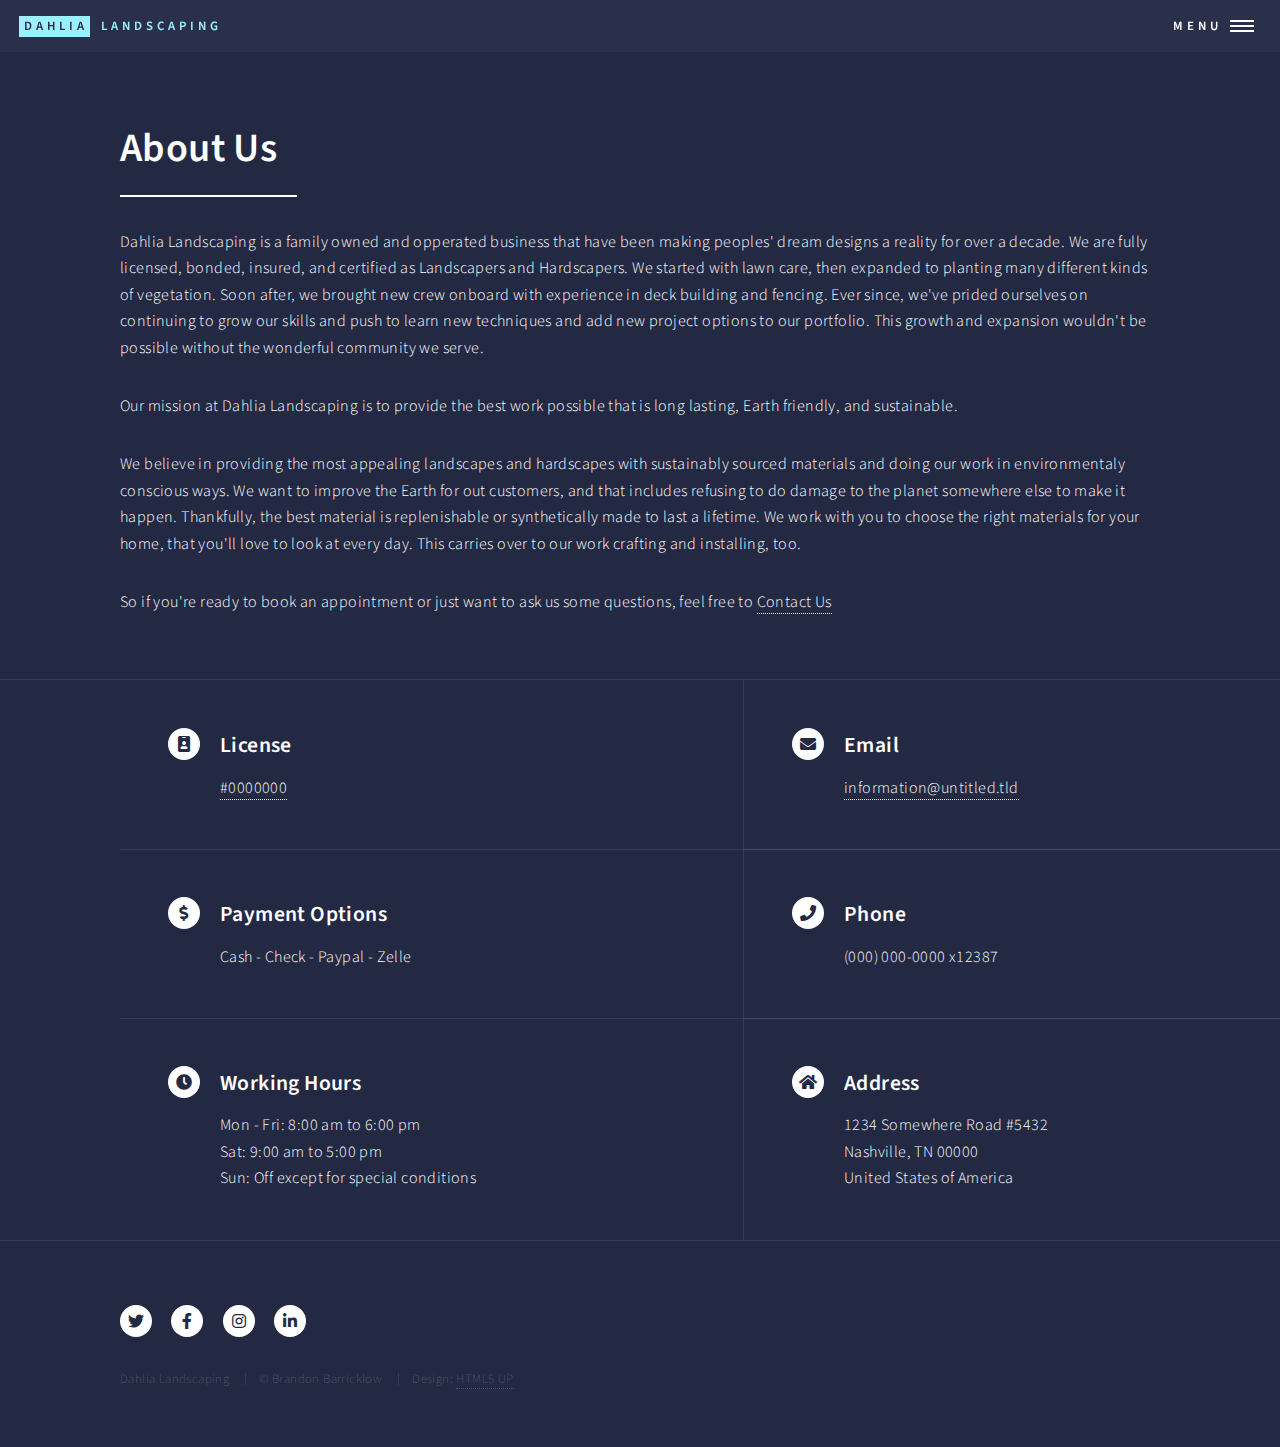
==== commit 5e1d887c: "Add about us text" ====
--- a/about.html
+++ b/about.html
@@ -29,8 +29,8 @@
 				<nav id="menu">
 					<ul class="links">
 						<li><a href="index.html">Home</a></li>
+						<li><a href="services.html">Services</a></li>
 						<li><a href="about.html">About Us</a></li>
-						<li><a href="services.html">Services</a></li>
 						<li><a href="portfolio.html">Portfolio</a></li>
 						<li><a href="contactus.html">Contact Us</a></li>
 					</ul>
@@ -45,10 +45,11 @@
 									<header class="major">
 										<h1>About Us</h1>
 									</header>
-									<span class="image main"><img src="images/pic11.jpg" alt="" /></span>
-									<p>Donec eget ex magna. Interdum et malesuada fames ac ante ipsum primis in faucibus. Pellentesque venenatis dolor imperdiet dolor mattis sagittis. Praesent rutrum sem diam, vitae egestas enim auctor sit amet. Pellentesque leo mauris, consectetur id ipsum sit amet, fergiat. Pellentesque in mi eu massa lacinia malesuada et a elit. Donec urna ex, lacinia in purus ac, pretium pulvinar mauris. Curabitur sapien risus, commodo eget turpis at, elementum convallis elit. Pellentesque enim turpis, hendrerit.</p>
-									<p>Lorem ipsum dolor sit amet, consectetur adipiscing elit. Duis dapibus rutrum facilisis. Class aptent taciti sociosqu ad litora torquent per conubia nostra, per inceptos himenaeos. Etiam tristique libero eu nibh porttitor fermentum. Nullam venenatis erat id vehicula viverra. Nunc ultrices eros ut ultricies condimentum. Mauris risus lacus, blandit sit amet venenatis non, bibendum vitae dolor. Nunc lorem mauris, fringilla in aliquam at, euismod in lectus. Pellentesque habitant morbi tristique senectus et netus et malesuada fames ac turpis egestas. In non lorem sit amet elit placerat maximus. Pellentesque aliquam maximus risus, vel sed vehicula.</p>
-									<p>Interdum et malesuada fames ac ante ipsum primis in faucibus. Pellentesque venenatis dolor imperdiet dolor mattis sagittis. Praesent rutrum sem diam, vitae egestas enim auctor sit amet. Pellentesque leo mauris, consectetur id ipsum sit amet, fersapien risus, commodo eget turpis at, elementum convallis elit. Pellentesque enim turpis, hendrerit tristique lorem ipsum dolor.</p>
+									<!-- <span class="image main"><img src="images/pic11.jpg" alt="" /></span> -->
+									<p>Dahlia Landscaping is a family owned and opperated business that have been making peoples' dream designs a reality for over a decade. We are fully licensed, bonded, insured, and certified as Landscapers and Hardscapers. We started with lawn care, then expanded to planting many different kinds of vegetation. Soon after, we brought new crew onboard with experience in deck building and fencing. Ever since, we've prided ourselves on continuing to grow our skills and push to learn new techniques and add new project options to our portfolio. This  growth and expansion wouldn't be possible without the wonderful community we serve.</p><!--History Blerb-->
+									<p>Our mission at Dahlia Landscaping is to provide the best work possible that is long lasting, Earth friendly, and sustainable.</p><!--Mission Statement-->
+									<p>We believe in providing the most appealing landscapes and hardscapes with sustainably sourced materials and doing our work in environmentaly conscious ways. We want to improve the Earth for out customers, and that includes refusing to do damage to the planet somewhere else to make it happen. Thankfully, the best material is replenishable or synthetically made to last a lifetime. We work with you to choose the right materials for your home, that you'll love to look at every day. This carries over to our work crafting and installing, too.</p><!--Core Beliefs and Operations-->
+									<p>So if you're ready to book an appointment or just want to ask us some questions, feel free to <a href="contactus.html">Contact Us</a></p>
 								</div>
 							</section>
 
--- a/assets/css/main.css
+++ b/assets/css/main.css
@@ -2164,6 +2164,7 @@
 		border: 0;
 		display: inline-block;
 		position: relative;
+		
 	}
 
 		.image img {
@@ -3952,7 +3953,9 @@
 			transform: none;
 			opacity: 1;
 			visibility: visible;
-		}
+
+		}
+/* Custom rules */
 
 .lg-width {
 	margin: 0 auto;
@@ -3963,4 +3966,78 @@
 	height: 100%;
 	max-height: 500px;
 	object-fit: cover;
+}
+
+.img-grid {
+	max-height: 320px;
+	overflow: hidden;
+}
+
+/* W3 Schools modal tutorial */
+
+#myImg {
+	cursor: pointer;
+}
+
+.modal {
+	display: none;
+	position: fixed;
+	z-index: 1;
+	padding-top: 100px;
+	left: 0;
+	top: 0;
+	width: 100%;
+	height: 100%;
+	overflow: auto;
+	background-color: black;
+	background-color: rgba(0, 0, 0, 0.9);
+}
+
+.modal-content {
+	margin: auto;
+	display: block;
+	width: 80%;
+}
+
+#caption {
+	margin: auto;
+	display: block;
+	width: 80%;
+	max-width: 700px;
+	text-align: center;
+	color: #ccc;
+	padding: 10px 0;
+	height: 150px;
+}
+
+.modal-content, #caption {
+	animation-name: zoom;
+	animation-duration: 0.3s;
+  }
+
+@keyframes zoom {
+	from {transform:scale(0)}
+	to {transform:scale(1)}
+}
+
+.close {
+	position: absolute;
+	top: 70px;
+	right: 35px;
+	color: #f1f1f1;
+	font-size: 100px;
+	font-weight: bold;
+	transition: 0.3s;
+}
+
+.close:hover, .close:focus {
+	color: #bbb;
+	text-decoration: none;
+	cursor: pointer;
+}
+
+@media only screen and (max-width: 700px) {
+	.modal-content {
+		width: 100%;
+	}
 }